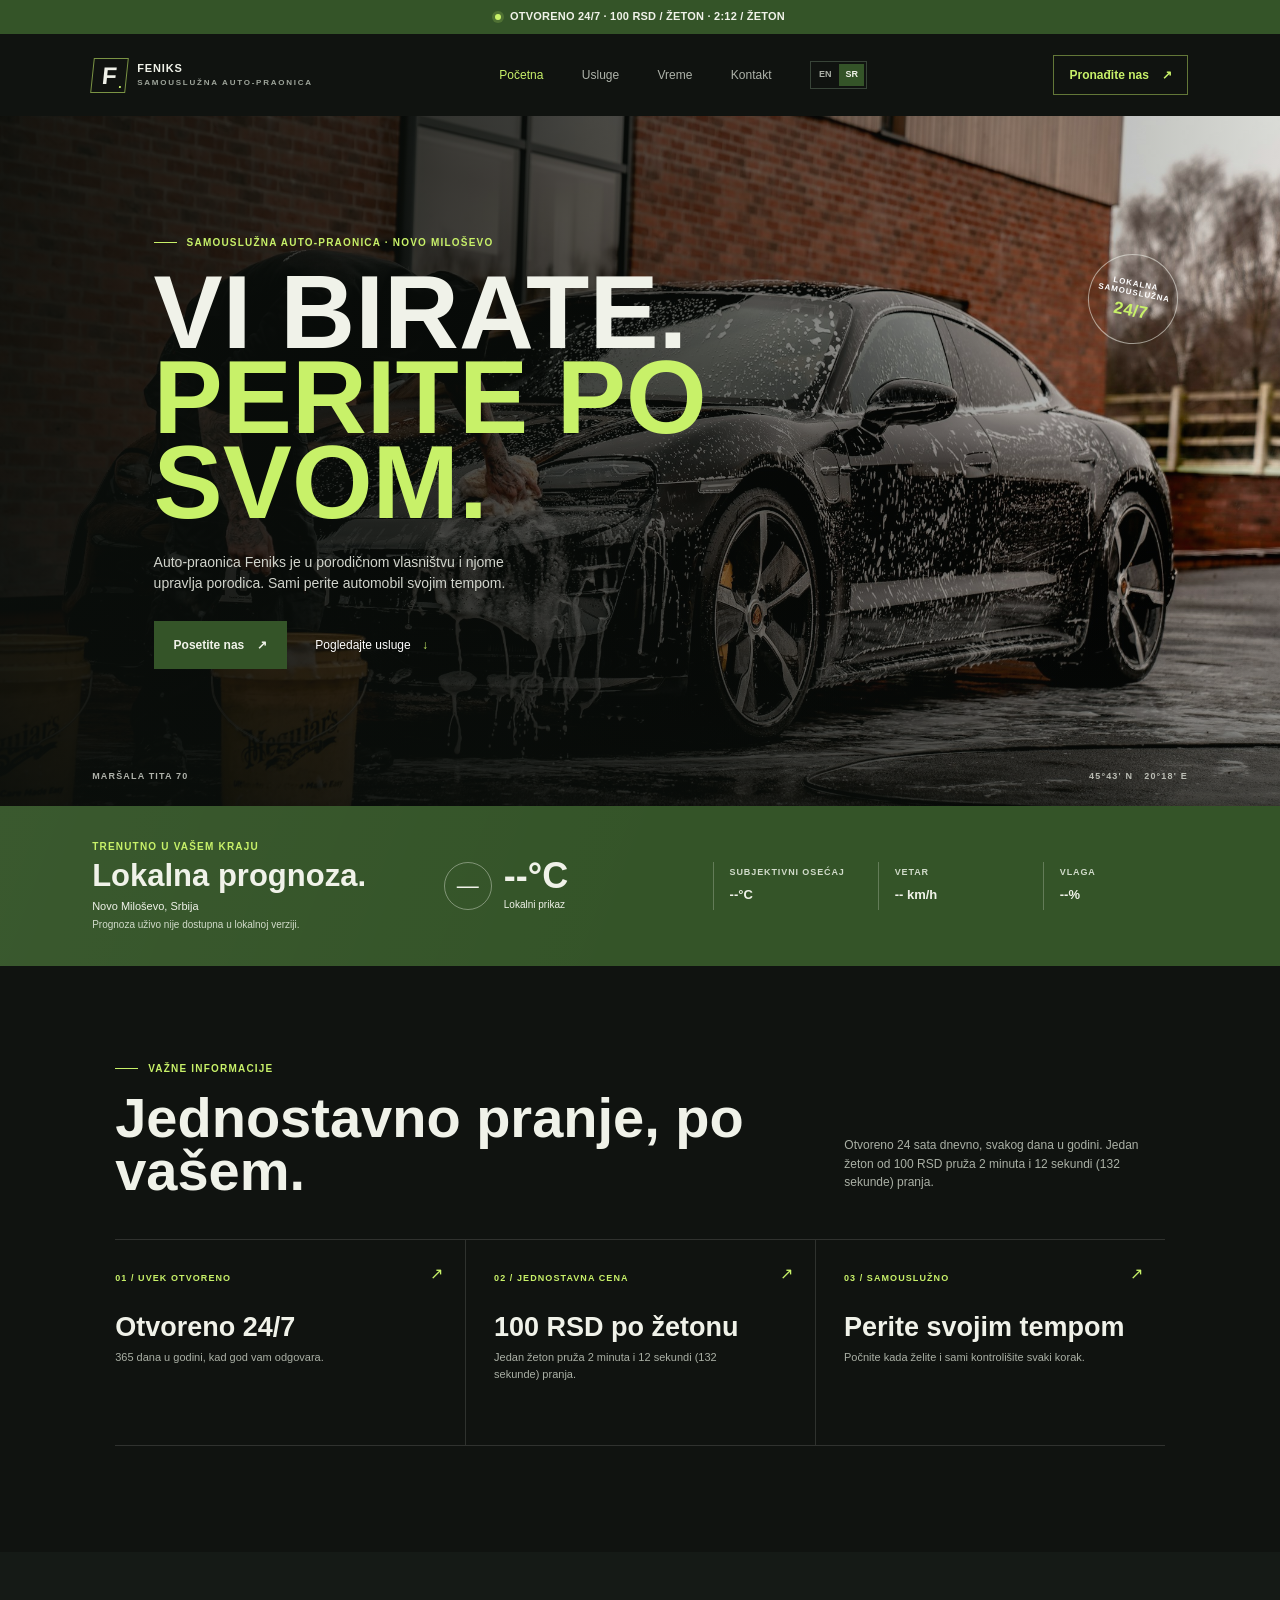
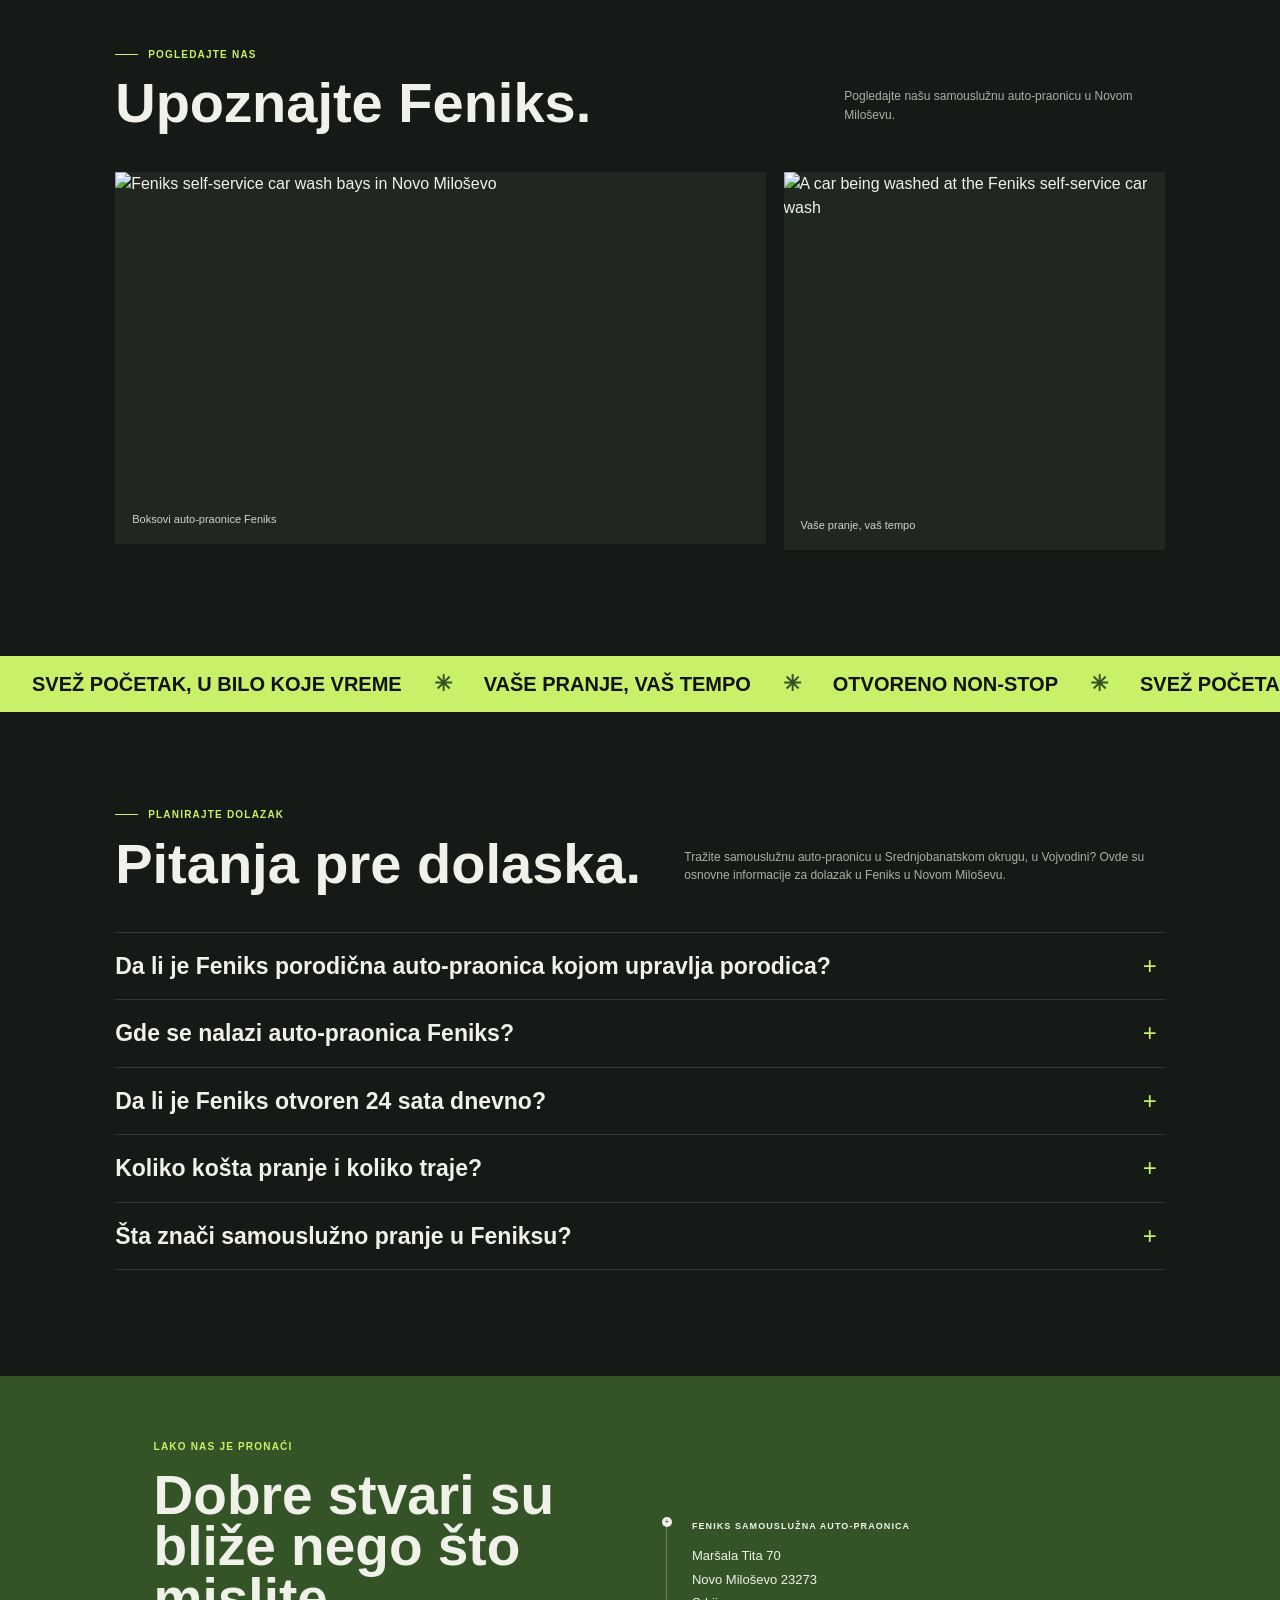
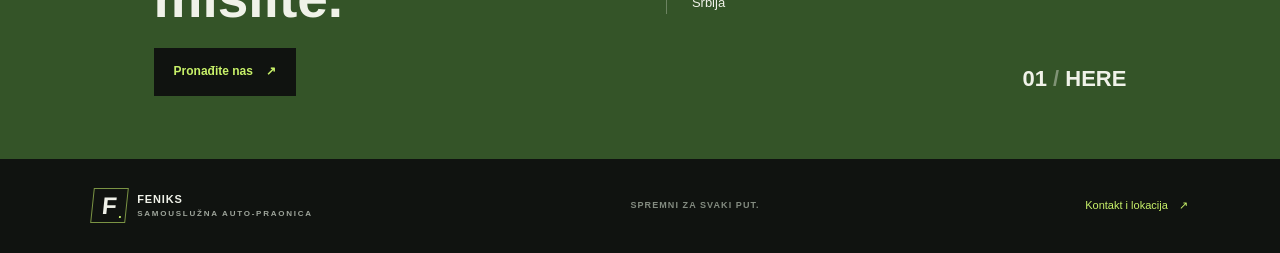
==== versions/illustrated-offline/index.html @ f5370556 "Add illustrated offline website version" ====
<!doctype html>
<html lang="en">
<head>
  <meta charset="utf-8">
  <meta name="viewport" content="width=device-width, initial-scale=1">
  <meta name="theme-color" content="#101310">
  <meta name="description" data-description-en="Family-owned and operated Feniks self-service car wash at Maršala Tita 70 in Novo Miloševo, Central Banat, Vojvodina, Serbia. Open 24/7; 100 RSD per Žeton for 2 minutes 12 seconds (132 seconds)." data-description-sr="Feniks je samouslužna auto-praonica u porodičnom vlasništvu i pod porodičnim upravljanjem, na adresi Maršala Tita 70 u Novom Miloševu, Srednjobanatski okrug, Vojvodina. Otvoreno 24/7; žeton od 100 RSD pruža 2 minuta i 12 sekundi (132 sekunde) pranja." content="Family-owned and operated Feniks self-service car wash at Maršala Tita 70 in Novo Miloševo, Central Banat, Vojvodina, Serbia. Open 24/7; 100 RSD per Žeton for 2 minutes 12 seconds (132 seconds).">
  <title data-en="Feniks Self-Service Car Wash | Novo Miloševo" data-sr="Feniks samouslužna auto-praonica | Novo Miloševo">Feniks Self-Service Car Wash | Novo Miloševo</title>
  <link rel="stylesheet" href="styles.css">
  <script src="script.js" defer></script>
</head>
<body>
  <div class="topline"><span class="pulse-dot"></span><span data-en="OPEN 24/7 · 100 RSD / ŽETON · 2:12 / ŽETON" data-sr="OTVORENO 24/7 · 100 RSD / ŽETON · 2:12 / ŽETON">OPEN 24/7 · 100 RSD / ŽETON · 2:12 / ŽETON</span></div>
  <header class="site-header">
    <a class="brand" href="index.html" aria-label="Feniks home"><span class="brand-mark">F<span>.</span></span><span class="brand-name">FENIKS <small data-en="SELF-SERVICE CAR WASH" data-sr="SAMOUSLUŽNA AUTO-PRAONICA">SELF-SERVICE CAR WASH</small></span></a>
    <nav class="main-nav" aria-label="Main navigation / Navigacija">
      <a class="active" href="index.html" data-en="Home" data-sr="Početna">Home</a>
      <a href="#services" data-en="Services" data-sr="Usluge">Services</a>
      <a href="#weather" data-en="Local weather" data-sr="Vreme">Local weather</a>
      <a href="contact.html" data-en="Contact" data-sr="Kontakt">Contact</a>
      <div class="language-switch" role="group" aria-label="Language / Jezik">
        <button type="button" data-language="en" aria-pressed="true">EN</button>
        <button type="button" data-language="sr" aria-pressed="false">SR</button>
      </div>
    </nav>
    <a class="header-cta" href="contact.html"><span class="cta-label" data-en="Find us" data-sr="Pronađite nas">Find us</span><span aria-hidden="true">↗</span></a>
  </header>

  <main>
    <section class="hero" aria-labelledby="hero-title">
      <img class="hero-image" src="../../assets/hero-carwash.jpg" alt="A car in a self-service wash bay">
      <div class="hero-shade"></div>
      <div class="hero-copy">
        <p class="eyebrow"><span class="eyebrow-line"></span><span data-en="SELF-SERVICE CAR WASH · NOVO MILOŠEVO" data-sr="SAMOUSLUŽNA AUTO-PRAONICA · NOVO MILOŠEVO">SELF-SERVICE CAR WASH · NOVO MILOŠEVO</span></p>
        <h1 id="hero-title"><span class="title-line" data-en="YOUR WASH." data-sr="VI BIRATE.">YOUR WASH.</span><br><span class="accent-line" data-en="YOUR PACE." data-sr="PERITE PO SVOM.">YOUR PACE.</span></h1>
        <p class="hero-text" data-en="Family-owned and operated in Novo Miloševo. Take charge of your self-service wash and choose your pace." data-sr="Auto-praonica Feniks je u porodičnom vlasništvu i njome upravlja porodica. Sami perite automobil svojim tempom.">Family-owned and operated in Novo Miloševo. Take charge of your self-service wash and choose your pace.</p>
        <div class="hero-actions">
          <a class="button button-green" href="contact.html"><span class="button-label" data-en="Visit the wash" data-sr="Posetite nas">Visit the wash</span><span aria-hidden="true">↗</span></a>
          <a class="text-link" href="#services"><span class="text-label" data-en="See what we do" data-sr="Pogledajte usluge">See what we do</span> <span aria-hidden="true">↓</span></a>
        </div>
      </div>
      <div class="hero-stamp"><span><span data-en="LOCAL" data-sr="LOKALNA">LOCAL</span><br><span data-en="SELF-SERVICE" data-sr="SAMOUSLUŽNA">SELF-SERVICE</span></span><b>24/7</b></div>
      <div class="hero-bottom"><span>MARŠALA TITA 70</span><span>45°43' N &nbsp; 20°18' E</span></div>
    </section>

    <section class="weather-band" id="weather" aria-labelledby="weather-title">
      <div class="weather-intro">
        <p class="eyebrow eyebrow-dark" data-en="RIGHT NOW, OUTSIDE" data-sr="TRENUTNO U VAŠEM KRAJU">RIGHT NOW, OUTSIDE</p>
        <h2 id="weather-title" data-en="The local forecast." data-sr="Lokalna prognoza.">The local forecast.</h2>
        <p><span data-en="Novo Miloševo, Serbia" data-sr="Novo Miloševo, Srbija">Novo Miloševo, Serbia</span> <span class="weather-updated" id="weather-updated">Checking current conditions…</span></p>
      </div>
      <div class="weather-current" aria-live="polite">
        <span class="weather-symbol" id="weather-symbol" aria-hidden="true">—</span>
        <div><strong id="weather-temperature">--°F</strong><span id="weather-description">Loading weather</span></div>
      </div>
      <div class="weather-detail"><span data-en="FEELS LIKE" data-sr="SUBJEKTIVNI OSEĆAJ">FEELS LIKE</span><strong id="weather-feels">--°F</strong></div>
      <div class="weather-detail"><span data-en="WIND" data-sr="VETAR">WIND</span><strong id="weather-wind">-- km/h</strong></div>
      <div class="weather-detail"><span data-en="HUMIDITY" data-sr="VLAGA">HUMIDITY</span><strong id="weather-humidity">--%</strong></div>
    </section>

    <section class="services section-wrap" id="services" aria-labelledby="services-title">
      <div class="section-heading">
        <div><p class="eyebrow"><span class="eyebrow-line"></span><span data-en="GOOD TO KNOW" data-sr="VAŽNE INFORMACIJE">GOOD TO KNOW</span></p><h2 id="services-title" data-en="Straightforward self-service." data-sr="Jednostavno pranje, po vašem.">Straightforward self-service.</h2></div>
        <p data-en="Open 24 hours a day, every day of the year. Each 100 RSD Žeton gives you 2 min 12 sec (132 sec) of washing." data-sr="Otvoreno 24 sata dnevno, svakog dana u godini. Jedan žeton od 100 RSD pruža 2 minuta i 12 sekundi (132 sekunde) pranja.">Open 24 hours a day, every day of the year. Each 100 RSD Žeton gives you 2 min 12 sec (132 sec) of washing.</p>
      </div>
      <div class="service-grid">
        <article class="service-item"><span class="service-number" data-en="01 / ALWAYS OPEN" data-sr="01 / UVEK OTVORENO">01 / ALWAYS OPEN</span><h3 data-en="Open 24/7" data-sr="Otvoreno 24/7">Open 24/7</h3><p data-en="365 days a year, whenever it suits you." data-sr="365 dana u godini, kad god vam odgovara.">365 days a year, whenever it suits you.</p><span class="service-arrow" aria-hidden="true">↗</span></article>
        <article class="service-item"><span class="service-number" data-en="02 / SIMPLE PRICING" data-sr="02 / JEDNOSTAVNA CENA">02 / SIMPLE PRICING</span><h3 data-en="100 RSD per Žeton" data-sr="100 RSD po žetonu">100 RSD per Žeton</h3><p data-en="One Žeton gives you 2 min 12 sec (132 sec) of wash time." data-sr="Jedan žeton pruža 2 minuta i 12 sekundi (132 sekunde) pranja.">One Žeton gives you 2 min 12 sec (132 sec) of wash time.</p><span class="service-arrow" aria-hidden="true">↗</span></article>
        <article class="service-item"><span class="service-number" data-en="03 / SELF-SERVICE" data-sr="03 / SAMOUSLUŽNO">03 / SELF-SERVICE</span><h3 data-en="Your wash, your pace" data-sr="Perite svojim tempom">Your wash, your pace</h3><p data-en="Start when you're ready and control each step yourself." data-sr="Počnite kada želite i sami kontrolišite svaki korak.">Start when you're ready and control each step yourself.</p><span class="service-arrow" aria-hidden="true">↗</span></article>
      </div>
    </section>

    <section class="wash-gallery section-wrap" aria-labelledby="wash-gallery-title">
      <div class="section-heading">
        <div><p class="eyebrow"><span class="eyebrow-line"></span><span data-en="A LOOK AROUND" data-sr="POGLEDAJTE NAS">A LOOK AROUND</span></p><h2 id="wash-gallery-title" data-en="See Feniks for yourself." data-sr="Upoznajte Feniks.">See Feniks for yourself.</h2></div>
        <p data-en="A closer look at our self-service wash in Novo Miloševo." data-sr="Pogledajte našu samouslužnu auto-praonicu u Novom Miloševu.">A closer look at our self-service wash in Novo Miloševo.</p>
      </div>
      <div class="wash-gallery-grid">
        <figure class="wash-photo wash-photo-wide">
          <img src="assets/wash-facility.png" alt="Feniks self-service car wash bays in Novo Miloševo">
          <figcaption data-en="The Feniks wash bays" data-sr="Boksovi auto-praonice Feniks">The Feniks wash bays</figcaption>
        </figure>
        <figure class="wash-photo">
          <img src="assets/wash-in-action.png" alt="A car being washed at the Feniks self-service car wash">
          <figcaption data-en="Your wash, your pace" data-sr="Vaše pranje, vaš tempo">Your wash, your pace</figcaption>
        </figure>
      </div>
    </section>

    <div class="motion-ticker" role="region" aria-label="Car wash highlights" data-aria-en="Car wash highlights" data-aria-sr="Prednosti auto-praonice" tabindex="0">
      <div class="ticker-track">
        <div class="ticker-group">
          <span data-en="Fresh start, any time" data-sr="Svež početak, u bilo koje vreme">Fresh start, any time</span><span class="ticker-mark" aria-hidden="true">✳</span>
          <span data-en="Your wash, your pace" data-sr="Vaše pranje, vaš tempo">Your wash, your pace</span><span class="ticker-mark" aria-hidden="true">✳</span>
          <span data-en="Open around the clock" data-sr="Otvoreno non-stop">Open around the clock</span><span class="ticker-mark" aria-hidden="true">✳</span>
          <span aria-hidden="true" data-en="Fresh start, any time" data-sr="Svež početak, u bilo koje vreme">Fresh start, any time</span><span class="ticker-mark" aria-hidden="true">✳</span>
          <span aria-hidden="true" data-en="Your wash, your pace" data-sr="Vaše pranje, vaš tempo">Your wash, your pace</span><span class="ticker-mark" aria-hidden="true">✳</span>
          <span aria-hidden="true" data-en="Open around the clock" data-sr="Otvoreno non-stop">Open around the clock</span><span class="ticker-mark" aria-hidden="true">✳</span>
          <span aria-hidden="true" data-en="Fresh start, any time" data-sr="Svež početak, u bilo koje vreme">Fresh start, any time</span><span class="ticker-mark" aria-hidden="true">✳</span>
          <span aria-hidden="true" data-en="Your wash, your pace" data-sr="Vaše pranje, vaš tempo">Your wash, your pace</span><span class="ticker-mark" aria-hidden="true">✳</span>
          <span aria-hidden="true" data-en="Open around the clock" data-sr="Otvoreno non-stop">Open around the clock</span><span class="ticker-mark" aria-hidden="true">✳</span>
          <span aria-hidden="true" data-en="Fresh start, any time" data-sr="Svež početak, u bilo koje vreme">Fresh start, any time</span><span class="ticker-mark" aria-hidden="true">✳</span>
          <span aria-hidden="true" data-en="Your wash, your pace" data-sr="Vaše pranje, vaš tempo">Your wash, your pace</span><span class="ticker-mark" aria-hidden="true">✳</span>
          <span aria-hidden="true" data-en="Open around the clock" data-sr="Otvoreno non-stop">Open around the clock</span><span class="ticker-mark" aria-hidden="true">✳</span>
        </div>
        <div class="ticker-group" aria-hidden="true">
          <span aria-hidden="true" data-en="Fresh start, any time" data-sr="Svež početak, u bilo koje vreme">Fresh start, any time</span><span class="ticker-mark">✳</span>
          <span aria-hidden="true" data-en="Your wash, your pace" data-sr="Vaše pranje, vaš tempo">Your wash, your pace</span><span class="ticker-mark">✳</span>
          <span aria-hidden="true" data-en="Open around the clock" data-sr="Otvoreno non-stop">Open around the clock</span><span class="ticker-mark">✳</span>
          <span aria-hidden="true" data-en="Fresh start, any time" data-sr="Svež početak, u bilo koje vreme">Fresh start, any time</span><span class="ticker-mark">✳</span>
          <span aria-hidden="true" data-en="Your wash, your pace" data-sr="Vaše pranje, vaš tempo">Your wash, your pace</span><span class="ticker-mark">✳</span>
          <span aria-hidden="true" data-en="Open around the clock" data-sr="Otvoreno non-stop">Open around the clock</span><span class="ticker-mark">✳</span>
          <span aria-hidden="true" data-en="Fresh start, any time" data-sr="Svež početak, u bilo koje vreme">Fresh start, any time</span><span class="ticker-mark">✳</span>
          <span aria-hidden="true" data-en="Your wash, your pace" data-sr="Vaše pranje, vaš tempo">Your wash, your pace</span><span class="ticker-mark">✳</span>
          <span aria-hidden="true" data-en="Open around the clock" data-sr="Otvoreno non-stop">Open around the clock</span><span class="ticker-mark">✳</span>
          <span aria-hidden="true" data-en="Fresh start, any time" data-sr="Svež početak, u bilo koje vreme">Fresh start, any time</span><span class="ticker-mark">✳</span>
          <span aria-hidden="true" data-en="Your wash, your pace" data-sr="Vaše pranje, vaš tempo">Your wash, your pace</span><span class="ticker-mark">✳</span>
          <span aria-hidden="true" data-en="Open around the clock" data-sr="Otvoreno non-stop">Open around the clock</span><span class="ticker-mark">✳</span>
        </div>
      </div>
    </div>
    <section class="faq-section section-wrap" id="faq" aria-labelledby="faq-title">
      <div class="section-heading">
        <div>
          <p class="eyebrow"><span class="eyebrow-line"></span><span data-en="PLAN YOUR VISIT" data-sr="PLANIRAJTE DOLAZAK">PLAN YOUR VISIT</span></p>
          <h2 id="faq-title" data-en="Questions before you visit." data-sr="Pitanja pre dolaska.">Questions before you visit.</h2>
        </div>
        <p data-en="Looking for a self-service car wash in Central Banat, Vojvodina? Here are the essentials for visiting Feniks in Novo Miloševo." data-sr="Tražite samouslužnu auto-praonicu u Srednjobanatskom okrugu, u Vojvodini? Ovde su osnovne informacije za dolazak u Feniks u Novom Miloševu.">Looking for a self-service car wash in Central Banat, Vojvodina? Here are the essentials for visiting Feniks in Novo Miloševo.</p>
      </div>
      <div class="faq-list">
        <details class="faq-item">
          <summary><span data-en="Is Feniks family-owned and operated?" data-sr="Da li je Feniks porodična auto-praonica kojom upravlja porodica?">Is Feniks family-owned and operated?</span></summary>
          <div class="faq-answer"><p data-en="Yes. Feniks is a family-owned and operated self-service car wash." data-sr="Da. Auto-praonica Feniks je u porodičnom vlasništvu i njome upravlja porodica.">Yes. Feniks is a family-owned and operated self-service car wash.</p></div>
        </details>
        <details class="faq-item">
          <summary><span data-en="Where is Feniks car wash?" data-sr="Gde se nalazi auto-praonica Feniks?">Where is Feniks car wash?</span></summary>
          <div class="faq-answer">
            <p data-en="Feniks is at Maršala Tita 70, Novo Miloševo 23273, in the Central Banat District of Vojvodina, Serbia." data-sr="Feniks se nalazi u Ulici Maršala Tita 70, 23273 Novo Miloševo, u Srednjobanatskom okrugu, u Vojvodini, Srbija.">Feniks is at Maršala Tita 70, Novo Miloševo 23273, in the Central Banat District of Vojvodina, Serbia.</p>
            <a href="https://www.google.com/maps/search/?api=1&amp;query=P77X%2B7X%20Novo%20Milo%C5%A1evo%2C%20Serbia" target="_blank" rel="noopener noreferrer" data-en="Open the location in Google Maps (Plus Code P77X+7X)." data-sr="Otvori lokaciju u Google mapama (Plus Code P77X+7X).">Open the location in Google Maps (Plus Code P77X+7X).</a>
          </div>
        </details>
        <details class="faq-item">
          <summary><span data-en="Is Feniks open 24 hours a day?" data-sr="Da li je Feniks otvoren 24 sata dnevno?">Is Feniks open 24 hours a day?</span></summary>
          <div class="faq-answer"><p data-en="Yes. Feniks is open 24 hours a day, 7 days a week, all year round." data-sr="Da. Feniks je otvoren 24 sata dnevno, 7 dana u nedelji, tokom cele godine.">Yes. Feniks is open 24 hours a day, 7 days a week, all year round.</p></div>
        </details>
        <details class="faq-item">
          <summary><span data-en="How much does a wash cost, and how long does it last?" data-sr="Koliko košta pranje i koliko traje?">How much does a wash cost, and how long does it last?</span></summary>
          <div class="faq-answer"><p data-en="One Žeton costs 100 RSD and gives you 2 minutes and 12 seconds (132 seconds) of washing time." data-sr="Jedan žeton košta 100 RSD i pruža 2 minuta i 12 sekundi (132 sekunde) pranja.">One Žeton costs 100 RSD and gives you 2 minutes and 12 seconds (132 seconds) of washing time.</p></div>
        </details>
        <details class="faq-item">
          <summary><span data-en="What does self-service mean at Feniks?" data-sr="Šta znači samouslužno pranje u Feniksu?">What does self-service mean at Feniks?</span></summary>
          <div class="faq-answer"><p data-en="You wash your own vehicle and control the pace and steps of your wash." data-sr="Sami perete svoje vozilo i određujete tempo i korake pranja.">You wash your own vehicle and control the pace and steps of your wash.</p></div>
        </details>
      </div>
    </section>

    <section class="location-strip">
      <div class="location-copy"><p class="eyebrow eyebrow-dark" data-en="EASY TO FIND" data-sr="LAKO NAS JE PRONAĆI">EASY TO FIND</p><h2><span data-en="Good things are" data-sr="Dobre stvari su">Good things are</span><br><span data-en="just around the corner." data-sr="bliže nego što mislite.">just around the corner.</span></h2><a class="button button-dark" href="contact.html"><span class="button-label" data-en="Get directions" data-sr="Pronađite nas">Get directions</span><span aria-hidden="true">↗</span></a></div>
      <div class="location-address"><span class="location-pin" aria-hidden="true">+</span><p data-en="FENIKS SELF-SERVICE CAR WASH" data-sr="FENIKS SAMOUSLUŽNA AUTO-PRAONICA">FENIKS SELF-SERVICE CAR WASH</p><address>Maršala Tita 70<br>Novo Miloševo 23273<br><span data-en="Serbia" data-sr="Srbija">Serbia</span></address></div>
      <div class="location-index">01 <span>/</span> HERE</div>
    </section>
  </main>

  <footer class="site-footer"><a class="brand" href="index.html"><span class="brand-mark">F<span>.</span></span><span class="brand-name">FENIKS <small data-en="SELF-SERVICE CAR WASH" data-sr="SAMOUSLUŽNA AUTO-PRAONICA">SELF-SERVICE CAR WASH</small></span></a><span data-en="MADE FOR THE ROAD AHEAD." data-sr="SPREMNI ZA SVAKI PUT.">MADE FOR THE ROAD AHEAD.</span><a href="contact.html"><span data-en="Contact & directions" data-sr="Kontakt i lokacija">Contact & directions</span> <span aria-hidden="true">↗</span></a></footer>
</body>
</html>
---- versions/illustrated-offline/styles.css ----
:root {
  color-scheme: dark;
  --ink: #101310;
  --ink-soft: #171c18;
  --green: #345428;
  --green-accent: #c8f169;
  --green-deep: #426a35;
  --paper: #f0f2e9;
  --muted: #9ea59b;
  --line: rgba(240, 242, 233, .14);
  --display: Impact, 'Arial Narrow', 'Franklin Gothic Medium', sans-serif;
  --body: Arial, Helvetica, sans-serif;
}

* { box-sizing: border-box; }
html { scroll-behavior: smooth; }
body { margin: 0; background: var(--ink); color: var(--paper); font: 400 16px/1.55 var(--body); }
a { color: inherit; text-decoration: none; }
button, input, select, textarea { font: inherit; }
.topline { height: 34px; display: flex; align-items: center; justify-content: center; gap: 9px; background: var(--green); color: var(--paper); font-size: 11px; font-weight: 700; letter-spacing: .02em; }
.pulse-dot { width: 6px; height: 6px; border-radius: 50%; background: var(--green-accent); box-shadow: 0 0 0 3px rgba(200,241,105,.18); }
.site-header { height: 82px; padding: 0 7.2%; display: flex; align-items: center; justify-content: space-between; gap: 28px; background: #101310; position: relative; z-index: 2; }
.brand { display: flex; align-items: center; gap: 10px; flex-shrink: 0; }
.brand-mark { position: relative; display: grid; place-items: center; width: 35px; height: 35px; border: 1px solid rgba(200,241,105,.58); color: var(--paper); font: 700 24px/1 var(--display); transform: skew(-6deg); }
.brand-mark span { position: absolute; right: 3px; bottom: 2px; color: var(--green-accent); font-size: 13px; line-height: 1; }
.brand-name { font-size: 11px; font-weight: 700; letter-spacing: .08em; line-height: 1.2; }
.brand-name small { display: block; color: var(--muted); font-size: 8px; letter-spacing: .22em; margin-top: 3px; }
.main-nav { display: flex; align-items: center; gap: clamp(18px, 3vw, 42px); }
.main-nav a { color: #aeb3aa; font-size: 12px; transition: color .2s ease; }
.main-nav a:hover, .main-nav a.active { color: var(--green-accent); }
.language-switch { display: flex; flex-shrink: 0; gap: 2px; padding: 2px; border: 1px solid #384438; }
.language-switch button { padding: 4px 6px; border: 0; background: transparent; color: #aeb3aa; font-size: 9px; font-weight: 700; cursor: pointer; }
.language-switch button[aria-pressed="true"] { background: var(--green); color: var(--paper); }
.language-switch button:focus-visible { outline: 2px solid var(--green-accent); outline-offset: 2px; }
.header-cta { border: 1px solid rgba(200,241,105,.45); padding: 10px 15px; color: var(--green-accent); font-size: 12px; font-weight: 600; white-space: nowrap; }
.header-cta span, .button span { margin-left: 13px; }
.header-cta .cta-label, .button .button-label { margin-left: 0; }
.hero { min-height: min(690px, 76vw); height: 650px; max-height: 760px; position: relative; overflow: hidden; display: flex; align-items: center; padding: 0 12%; background: #202520; }
.hero-image { position: absolute; inset: -2%; width: 104%; height: 104%; object-fit: cover; object-position: center 55%; translate: var(--hero-image-x, 0px) var(--hero-image-y, 0px); }
.hero-shade { position: absolute; inset: 0; background: linear-gradient(90deg, rgba(10,14,11,.92) 0%, rgba(10,14,11,.72) 39%, rgba(10,14,11,.13) 100%), linear-gradient(0deg, rgba(10,14,11,.58), transparent 32%); }
.hero-copy { position: relative; z-index: 1; max-width: 680px; padding-bottom: 18px; translate: var(--hero-copy-x, 0px) var(--hero-copy-y, 0px); }
.eyebrow { margin: 0 0 19px; display: flex; align-items: center; gap: 10px; color: var(--green-accent); font-size: 10px; font-weight: 700; letter-spacing: .12em; }
.eyebrow-line { width: 23px; height: 1px; background: currentColor; }
.hero h1, .contact-intro h1 { margin: 0; font: 700 clamp(66px, 8.1vw, 112px)/.82 var(--display); letter-spacing: 0; }
.hero h1 .accent-line, .contact-intro h1 .accent-line { color: var(--green-accent); }
.hero-text { margin: 27px 0 26px; max-width: 395px; color: #d1d4cc; font-size: 14px; }
.hero-actions { display: flex; align-items: center; gap: 28px; }
.button { min-height: 48px; padding: 0 20px; display: inline-flex; align-items: center; justify-content: center; border: 0; font-size: 12px; font-weight: 700; cursor: pointer; transition: background .2s ease, transform .2s ease; }
.button:hover { transform: translateY(-2px); }
.button-green { background: var(--green); color: var(--paper); }
.button-green:hover { background: var(--green-deep); }
.button-dark { background: var(--ink); color: var(--green-accent); }
.text-link { color: white; font-size: 12px; }
.text-link > span[aria-hidden="true"] { margin-left: 8px; color: var(--green-accent); }
.hero-stamp { position: absolute; z-index: 1; right: 8%; top: 20%; width: 90px; height: 90px; border: 1px solid rgba(240,242,233,.55); border-radius: 50%; display: flex; flex-direction: column; justify-content: center; align-items: center; translate: var(--hero-stamp-x, 0px) var(--hero-stamp-y, 0px); transform: rotate(11deg); color: white; font-size: 8px; font-weight: 700; line-height: 1.1; text-align: center; letter-spacing: .12em; }
.hero-stamp b { margin-top: 5px; color: var(--green-accent); font: 700 17px/.9 var(--display); letter-spacing: .02em; }
.hero-bottom { position: absolute; z-index: 1; bottom: 22px; left: 7.2%; right: 7.2%; display: flex; justify-content: space-between; color: rgba(240,242,233,.72); font-size: 9px; font-weight: 600; letter-spacing: .13em; }
.weather-band { min-height: 160px; padding: 31px 7.2%; display: grid; grid-template-columns: 1.6fr 1.2fr repeat(3, .7fr); align-items: center; gap: 20px; background-color: var(--green); background-image: linear-gradient(110deg, transparent 15%, rgba(255,255,255,.035) 48%, transparent 78%); background-size: 220% 100%; background-position: 100% 0; transition: background-position .7s ease; color: var(--paper); }
.weather-band:hover, .weather-band:focus-within { background-position: 0 0; }
.eyebrow-dark { color: var(--green-accent); }
.weather-intro .eyebrow { margin-bottom: 5px; }
.weather-intro h2 { margin: 0; font: 600 31px/1 var(--display); }
.weather-intro > p:last-child { margin: 7px 0 0; font-size: 11px; }
.weather-updated { display: block; margin-top: 2px; color: #d1dbca; font-size: 10px; }
.weather-current { display: flex; align-items: center; gap: 12px; }
.weather-symbol { width: 48px; height: 48px; display: grid; place-items: center; border: 1px solid rgba(240,242,233,.4); border-radius: 50%; font-size: 22px; transition: transform .35s ease; }
.weather-band:hover .weather-symbol, .weather-band:focus-within .weather-symbol { transform: translateY(-4px) rotate(-8deg); }
.weather-current > div { display: flex; flex-direction: column; }
.weather-current strong { font: 600 36px/.95 var(--display); }
.weather-current div span { margin-top: 4px; font-size: 10px; }
.weather-detail { min-height: 48px; padding-left: 16px; border-left: 1px solid rgba(240,242,233,.25); display: flex; flex-direction: column; justify-content: center; gap: 5px; }
.weather-detail span { color: #d1dbca; font-size: 9px; font-weight: 700; letter-spacing: .1em; }
.weather-detail strong { font-size: 13px; }
.section-wrap { padding: 95px 9% 106px; }
.section-heading { display: flex; align-items: end; justify-content: space-between; gap: 30px; margin-bottom: 42px; }
.section-heading .eyebrow { margin-bottom: 14px; }
.section-heading h2, .form-panel h2 { margin: 0; font: 600 clamp(38px, 5vw, 56px)/.95 var(--display); letter-spacing: 0; }
.section-heading > p { max-width: 310px; margin: 0 1% 5px 0; color: #aab0a5; font-size: 12px; }
.service-grid { display: grid; grid-template-columns: repeat(3, 1fr); border-top: 1px solid var(--line); border-bottom: 1px solid var(--line); }
.service-item { min-height: 205px; padding: 24px 26px 24px 0; position: relative; transition: background-color .25s ease, transform .25s ease; }
.service-item:hover { background-color: rgba(255,255,255,.035); transform: translateY(-5px); }
.service-item:nth-child(2) { transition-delay: .08s; }
.service-item:nth-child(3) { transition-delay: .16s; }
.service-item + .service-item { padding-left: 28px; border-left: 1px solid var(--line); }
.service-number { color: var(--green-accent); font-size: 9px; font-weight: 700; letter-spacing: .12em; }
.service-item h3 { margin: 25px 0 8px; font: 600 27px/1 var(--display); }
.service-item p { max-width: 260px; margin: 0; color: #aab0a5; font-size: 11px; }
.service-arrow { position: absolute; top: 22px; right: 22px; color: var(--green-accent); font-size: 16px; transition: transform .25s ease; }
.service-item:hover .service-arrow { transform: translate(3px, -3px) rotate(45deg); }
.wash-gallery { background: #151a16; }
.wash-gallery-grid { display: grid; grid-template-columns: 1.45fr .85fr; align-items: start; gap: 18px; }
.wash-photo { min-width: 0; margin: 0; overflow: hidden; background: #202620; }
.wash-photo img { display: block; width: 100%; height: auto; aspect-ratio: 1; object-fit: cover; transition: transform .6s cubic-bezier(.2,.7,.2,1); }
.wash-photo-wide img { aspect-ratio: 2 / 1; }
.wash-photo:not(.wash-photo-wide) img { aspect-ratio: 1.15; }
.wash-photo:hover img { transform: scale(1.035); }
.wash-photo figcaption { padding: 14px 17px 16px; color: #d1d4cc; font-size: 11px; }
.faq-section { background: #151a16; }
.faq-section .section-heading > p { flex: 0 1 470px; max-width: 470px; }
.faq-list { border-top: 1px solid var(--line); }
.faq-item { border-bottom: 1px solid var(--line); }
.faq-item summary { padding: 20px 8px 20px 0; display: flex; align-items: center; justify-content: space-between; gap: 20px; color: var(--paper); font: 600 23px/1.15 var(--display); cursor: pointer; list-style: none; }
.faq-item summary::-webkit-details-marker { display: none; }
.faq-item summary::after { content: "+"; flex: 0 0 auto; color: var(--green-accent); font: 400 24px/1 var(--display); transition: transform .25s ease; }
.faq-item[open] summary::after { transform: rotate(45deg); }
.faq-answer { max-width: 690px; padding: 0 32px 20px 0; color: #aab0a5; font-size: 13px; line-height: 1.7; }
.faq-answer p { margin: 0 0 7px; }
.faq-answer a { color: var(--green-accent); text-decoration: underline; text-underline-offset: 3px; }
.motion-ticker { overflow: hidden; padding: 17px 0; background: var(--green-accent); color: var(--ink); }
.ticker-track { display: flex; width: max-content; animation: ticker-travel 80s linear infinite; }
.ticker-group { display: flex; flex: none; align-items: center; justify-content: center; min-width: 100vw; gap: clamp(18px, 2.5vw, 34px); padding: 0 clamp(18px, 2.5vw, 34px); white-space: nowrap; font: 700 20px/1 var(--display); text-transform: uppercase; }
.ticker-mark { color: var(--green); font-size: 22px; animation: ticker-spin 5s linear infinite; }
.location-strip { min-height: 340px; padding: 63px 12%; display: grid; grid-template-columns: 1.5fr 1fr auto; align-items: center; gap: 45px; background: var(--green); color: var(--paper); position: relative; overflow: hidden; }
.location-copy .eyebrow { margin-bottom: 15px; }
.location-copy h2 { margin: 0 0 23px; font: 600 clamp(38px, 4.5vw, 55px)/.94 var(--display); }
.location-address { position: relative; z-index: 1; padding-left: 25px; border-left: 1px solid rgba(240,242,233,.3); }
.location-pin { position: absolute; top: -3px; left: -5px; width: 10px; height: 10px; border-radius: 50%; background: var(--paper); color: var(--green); font-size: 8px; text-align: center; line-height: 10px; transition: transform .25s ease; }
.location-address:hover .location-pin, .location-address:focus-within .location-pin { transform: scale(1.5); }
.location-address p { margin: 0 0 10px; font-size: 9px; font-weight: 700; letter-spacing: .12em; }
.location-address address, .address-panel address { font-size: 13px; font-style: normal; line-height: 1.8; }
.location-pin { position: absolute; top: -3px; left: -5px; width: 10px; height: 10px; border-radius: 50%; background: var(--paper); color: var(--green); font-size: 8px; text-align: center; line-height: 10px; }
.location-index { align-self: end; padding-bottom: 4px; font: 600 22px var(--display); }
.location-index span { opacity: .4; }
.site-footer { min-height: 94px; padding: 20px 7.2%; display: flex; align-items: center; justify-content: space-between; gap: 20px; background: var(--ink); }
.site-footer > span { color: #838b80; font-size: 9px; font-weight: 600; letter-spacing: .12em; }
.site-footer > a:last-child { font-size: 11px; }
.site-footer > a:last-child span { color: var(--green-accent); margin-left: 8px; }
.contact-intro { min-height: 390px; padding: 60px 10% 52px; position: relative; overflow: hidden; display: flex; align-items: end; justify-content: space-between; gap: 40px; background: #171c18; }
.contact-intro-image { position: absolute; inset: 0; width: 100%; height: 100%; object-fit: cover; object-position: center 55%; transition: transform .9s cubic-bezier(.2,.7,.2,1); }
.contact-intro:hover .contact-intro-image { transform: scale(1.025); }
.contact-intro-shade { position: absolute; inset: 0; background: linear-gradient(90deg, rgba(10,14,11,.96) 0%, rgba(10,14,11,.84) 37%, rgba(10,14,11,.4) 72%, rgba(10,14,11,.2) 100%), linear-gradient(0deg, rgba(10,14,11,.5), transparent 42%); }
.contact-intro-copy, .contact-intro-note { position: relative; z-index: 1; }
.contact-intro-copy { max-width: 720px; }
.contact-intro h1 { font-size: clamp(64px, 8vw, 100px); }
.contact-intro .eyebrow-line { transition: width .3s ease; }
.contact-intro:hover .eyebrow-line { width: 38px; }
.contact-intro .accent-line { display: inline-block; transition: transform .35s cubic-bezier(.2,.7,.2,1); }
.contact-intro:hover .accent-line { transform: translateX(5px); }
.contact-intro-note { max-width: 280px; margin: 0 0 6px; color: #aab0a5; font-size: 13px; }
.contact-layout { display: grid; grid-template-columns: 1.2fr .8fr; max-width: 1180px; margin: 0 auto; padding: 72px 7% 78px; gap: 70px; }
.form-panel .eyebrow { margin-bottom: 12px; }
.form-panel h2 { font-size: 39px; }
#message-form { margin-top: 31px; }
#message-form label { display: flex; flex-direction: column; gap: 8px; margin-bottom: 18px; color: #dce0d6; font-size: 11px; font-weight: 600; }
.form-row { display: grid; grid-template-columns: 1fr 1fr; gap: 16px; }
#message-form input, #message-form select, #message-form textarea { width: 100%; border: 1px solid #424940; border-radius: 0; outline: none; padding: 12px 13px; background: #171c18; color: var(--paper); font-size: 12px; }
#message-form input:focus, #message-form select:focus, #message-form textarea:focus { border-color: var(--green-accent); }
#message-form input::placeholder, #message-form textarea::placeholder { color: #777f74; }
#message-form textarea { resize: vertical; min-height: 110px; }
.form-submit { min-width: 177px; }
.form-note { margin: 14px 0 0; color: #90988d; font-size: 10px; }
.form-status { min-height: 0; margin: 10px 0 0; color: var(--green-accent); font-size: 12px; }
.address-panel { min-height: 380px; padding: 27px 30px; position: relative; overflow: hidden; display: flex; flex-direction: column; align-items: flex-start; background: #1b211c; border: 1px solid #30382f; transition: transform .3s ease, border-color .3s ease; }
.address-panel:hover, .address-panel:focus-within { transform: translateY(-4px); border-color: rgba(200,241,105,.55); }
.address-panel-top { width: 100%; display: flex; justify-content: space-between; align-items: center; }
.address-panel .eyebrow { margin: 0; }
.address-coordinate { color: #828b7f; font-size: 9px; }
.address-panel h2 { margin: 58px 0 15px; font: 600 48px/.88 var(--display); transition: transform .35s cubic-bezier(.2,.7,.2,1); }
.address-panel:hover h2, .address-panel:focus-within h2 { transform: translateX(4px); }
.address-panel address { color: #c8cec4; font-size: 12px; }
.wash-facts { width: 100%; margin-top: 18px; padding-top: 15px; display: grid; grid-template-columns: repeat(2, minmax(0, 1fr)); gap: 14px; border-top: 1px solid var(--line); }
.wash-facts > div { min-width: 0; display: flex; flex-direction: column; gap: 3px; }
.wash-facts span { color: #aeb8a9; font-size: 8px; font-weight: 700; letter-spacing: .1em; }
.wash-facts strong { font: 600 25px/1 var(--display); }
.wash-facts small { color: #b9c0b4; font-size: 9px; line-height: 1.4; }
.address-link { position: relative; z-index: 1; margin-top: 21px; padding-bottom: 5px; border-bottom: 1px solid var(--green-accent); color: var(--green-accent); font-size: 11px; }
.address-link .address-link-label { margin-left: 0; }
.address-link > span[aria-hidden="true"] { display: inline-block; margin-left: 12px; transition: transform .2s ease; }
.address-link:hover > span[aria-hidden="true"], .address-link:focus-visible > span[aria-hidden="true"] { transform: translate(3px, -2px); }
.address-phoenix { position: relative; align-self: flex-end; display: block; width: min(140px, 44%); height: auto; margin-top: 20px; object-fit: contain; opacity: .14; pointer-events: none; transform: translateY(0); transition: opacity .35s ease, transform .7s cubic-bezier(.2,.7,.2,1); }
.address-panel:hover .address-phoenix, .address-panel:focus-within .address-phoenix { opacity: .24; transform: translateY(-12px); }
.map-section { height: 390px; position: relative; overflow: hidden; border-top: 1px solid var(--line); background: #171c18; }
.map-section > img { display: block; width: 100%; height: 100%; object-fit: cover; transition: transform .65s cubic-bezier(.2,.7,.2,1); }
.map-section:hover > img { transform: scale(1.04); }
.map-caption { position: absolute; left: 7.2%; bottom: 24px; display: flex; flex-direction: column; gap: 5px; padding: 12px 16px; background: rgba(16,19,16,.88); border-left: 2px solid var(--green-accent); }
.map-caption span { color: var(--green-accent); font-size: 9px; font-weight: 700; letter-spacing: .12em; }
.map-caption strong { color: var(--paper); font-size: 12px; }

@keyframes ticker-travel { to { transform: translateX(-50%); } }
@keyframes ticker-spin { to { transform: rotate(360deg); } }

@media (max-width: 900px) {
  .site-header { padding: 0 5%; gap: 15px; }
  .main-nav { gap: 16px; }
  .main-nav a { font-size: 11px; }
  .header-cta { padding: 9px 11px; font-size: 11px; }
  .weather-band { grid-template-columns: 1.3fr 1fr repeat(3, .7fr); gap: 12px; padding-inline: 5%; }
  .weather-detail { padding-left: 10px; }
  .contact-layout { gap: 35px; }
}
@media (max-width: 680px) {
  .topline { height: 30px; font-size: 9px; }
  .site-header { min-height: 75px; height: auto; padding: 14px 5%; flex-wrap: wrap; row-gap: 12px; }
  .brand-mark { width: 31px; height: 31px; font-size: 21px; }
  .brand-name { font-size: 10px; }
  .header-cta { margin-left: auto; }
  .main-nav { order: 3; width: 100%; justify-content: space-between; gap: 8px; }
  .main-nav a { font-size: 10px; }
  .hero { height: 590px; min-height: 0; padding: 0 7%; align-items: center; }
  .hero-image { object-position: 58% center; }
  .hero-shade { background: linear-gradient(90deg, rgba(10,14,11,.88), rgba(10,14,11,.3)), linear-gradient(0deg, rgba(10,14,11,.58), transparent 40%); }
  .hero h1 { font-size: clamp(62px, 17vw, 90px); }
  html:lang(sr-Latn) .hero h1 { font-size: 52px; }
  .hero-text { max-width: 310px; font-size: 13px; }
  .hero-stamp { top: 7%; right: 7%; width: 72px; height: 72px; font-size: 7px; }
  .hero-bottom { left: 7%; right: 7%; font-size: 8px; }
  .weather-band { padding: 28px 7%; grid-template-columns: 1fr 1fr; gap: 21px 14px; }
  .weather-intro { grid-column: 1 / -1; }
  .weather-current { grid-column: 1 / -1; padding-bottom: 17px; border-bottom: 1px solid rgba(16,19,16,.25); }
  .weather-detail { min-height: 40px; }
  .weather-detail:nth-last-child(1) { grid-column: 1 / -1; }
  .section-wrap { padding: 68px 7%; }
  .section-heading { display: block; margin-bottom: 28px; }
  .section-heading > p { margin-top: 16px; }
  .section-heading h2 { font-size: 45px; }
  .service-grid { grid-template-columns: 1fr; }
  .service-item, .service-item + .service-item { min-height: 160px; padding: 20px 25px 20px 0; border-left: 0; }
  .service-item + .service-item { border-top: 1px solid var(--line); }
  .service-item h3 { margin-top: 19px; }
  .wash-gallery-grid { grid-template-columns: 1fr; gap: 14px; }
  .wash-photo-wide img { aspect-ratio: 16 / 10; }
  .wash-photo:not(.wash-photo-wide) img { aspect-ratio: 1; }
  .location-strip { min-height: 390px; padding: 45px 8%; grid-template-columns: 1fr; gap: 28px; }
  .location-address { margin-left: 4px; }
  .location-index { position: absolute; right: 8%; bottom: 48px; }
  .site-footer { min-height: 110px; padding: 20px 6%; flex-wrap: wrap; }
  .site-footer > span { display: none; }
  .site-footer > a:last-child { margin-left: auto; font-size: 10px; }
  .contact-intro { min-height: 390px; padding: 50px 7% 36px; display: block; }
  .contact-intro-image { object-position: 60% center; }
  .contact-intro-shade { background: linear-gradient(90deg, rgba(10,14,11,.94), rgba(10,14,11,.72) 68%, rgba(10,14,11,.46)), linear-gradient(0deg, rgba(10,14,11,.62), transparent 55%); }
  .contact-intro h1 { font-size: clamp(59px, 15vw, 82px); }
  .contact-intro-note { margin-top: 24px; font-size: 12px; }
  .contact-layout { grid-template-columns: 1fr; padding: 53px 7%; gap: 45px; }
  .form-panel h2 { font-size: 35px; }
  .form-row { grid-template-columns: 1fr; gap: 0; }
  .address-panel { min-height: 345px; padding: 23px; }
  .address-panel h2 { margin-top: 49px; }
  .map-section { height: 320px; }
  .map-caption { left: 7%; bottom: 18px; }
}
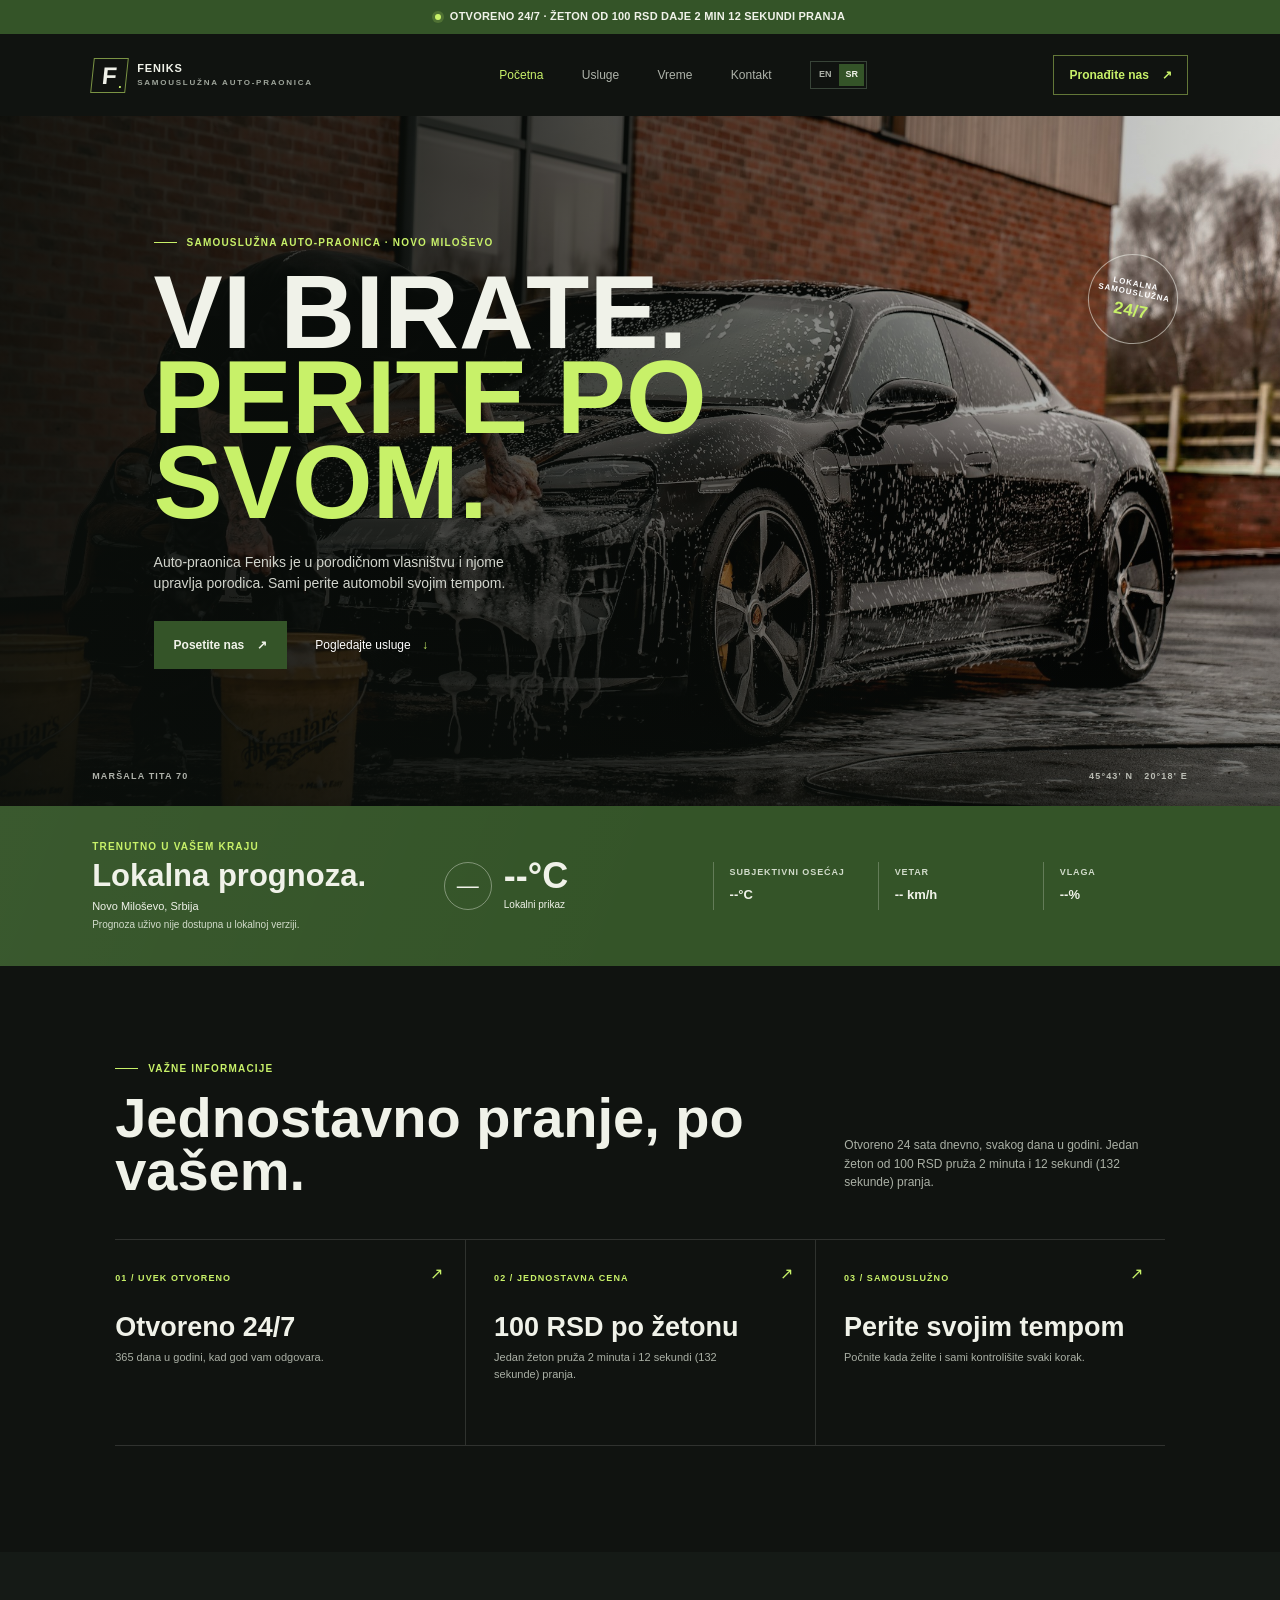
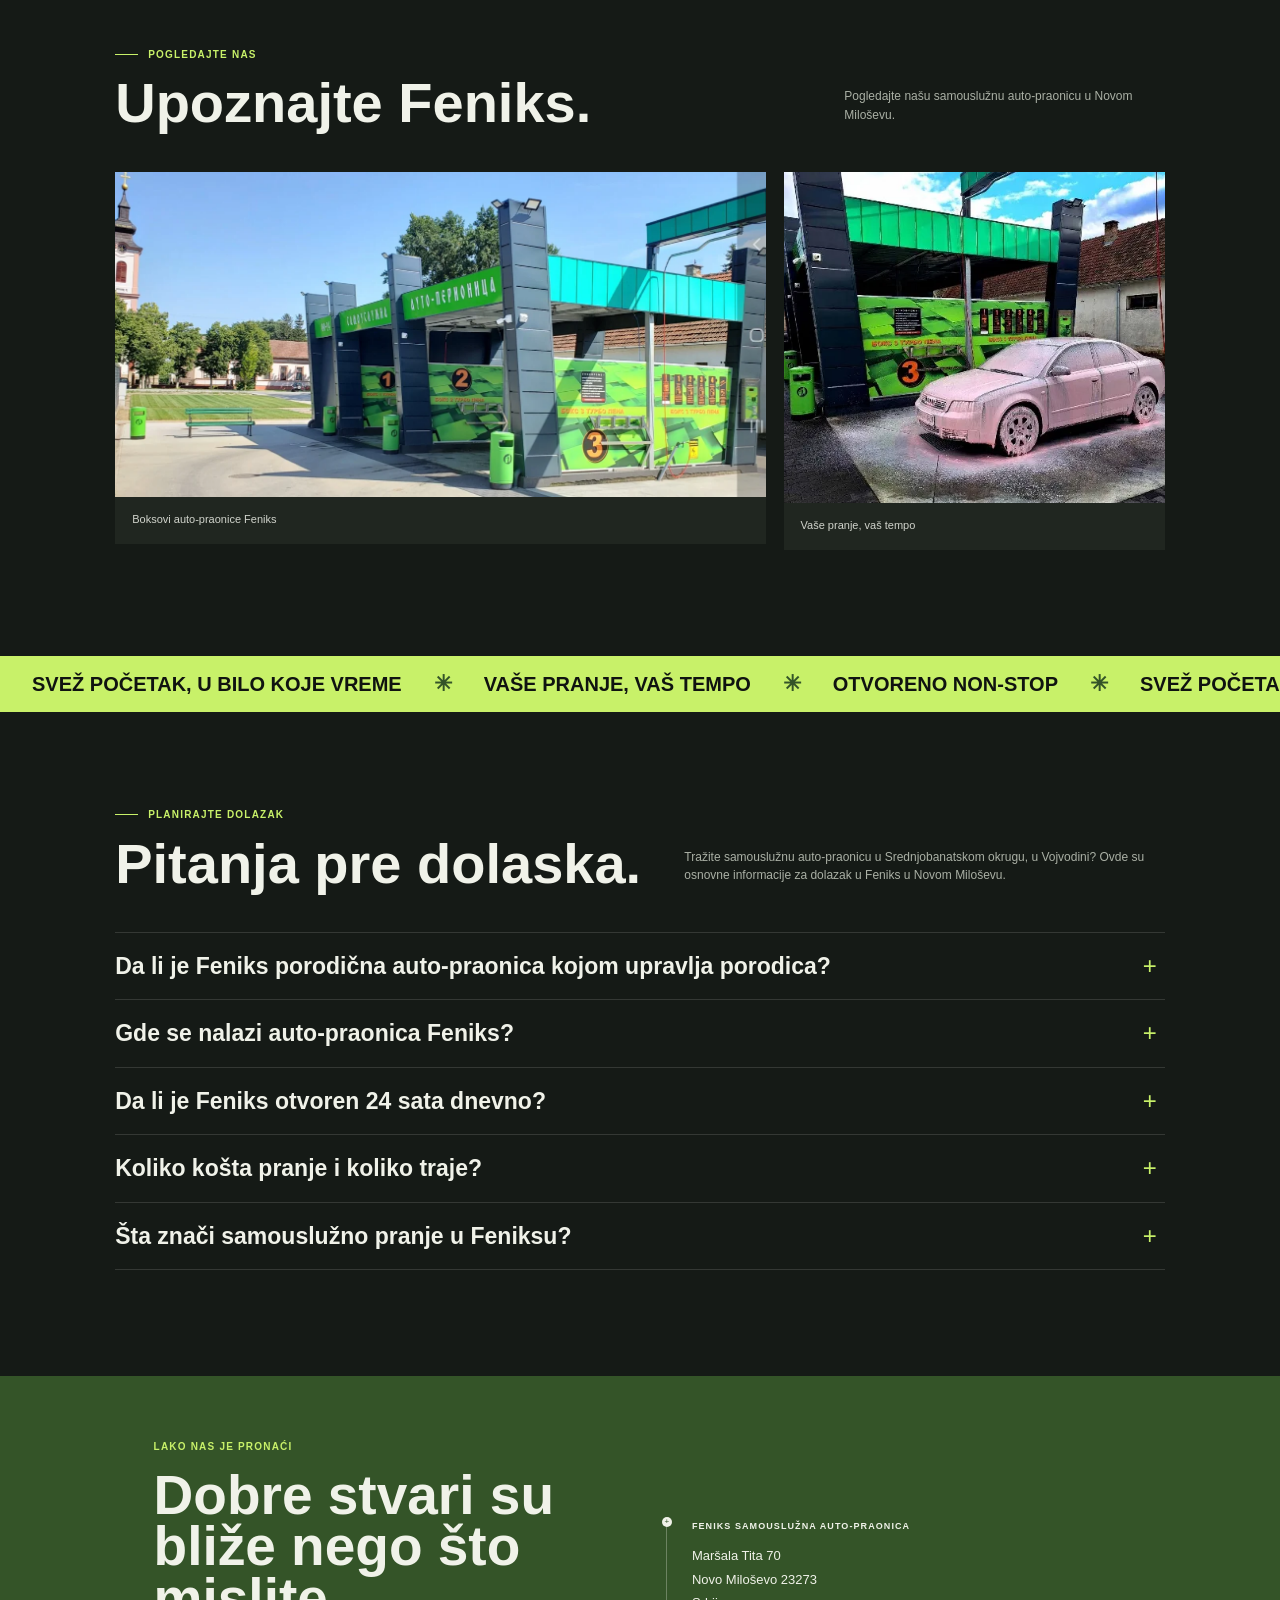
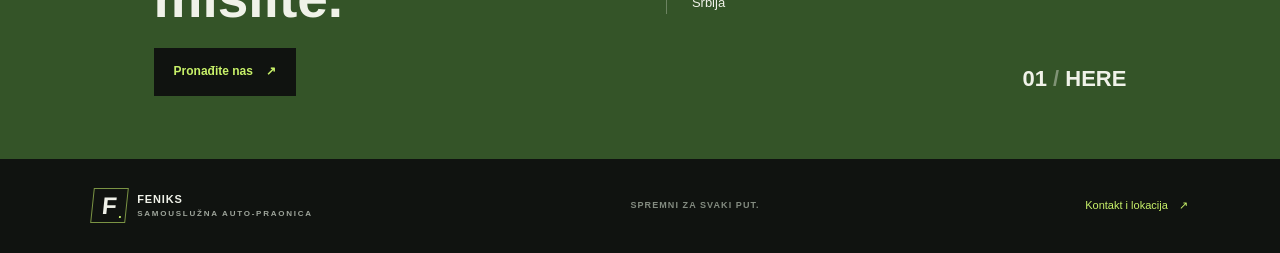
==== commit 2f6bfa4d: "Clarify token price and wash time in banner" ====
--- a/versions/illustrated-offline/index.html
+++ b/versions/illustrated-offline/index.html
@@ -10,7 +10,7 @@
   <script src="script.js" defer></script>
 </head>
 <body>
-  <div class="topline"><span class="pulse-dot"></span><span data-en="OPEN 24/7 · 100 RSD / ŽETON · 2:12 / ŽETON" data-sr="OTVORENO 24/7 · 100 RSD / ŽETON · 2:12 / ŽETON">OPEN 24/7 · 100 RSD / ŽETON · 2:12 / ŽETON</span></div>
+  <div class="topline"><span class="pulse-dot"></span><span data-en="OPEN 24/7 · EACH 100 RSD TOKEN GIVES 2 MIN 12 SEC OF WASHING" data-sr="OTVORENO 24/7 · ŽETON OD 100 RSD DAJE 2 MIN 12 SEKUNDI PRANJA">OPEN 24/7 · EACH 100 RSD TOKEN GIVES 2 MIN 12 SEC OF WASHING</span></div>
   <header class="site-header">
     <a class="brand" href="index.html" aria-label="Feniks home"><span class="brand-mark">F<span>.</span></span><span class="brand-name">FENIKS <small data-en="SELF-SERVICE CAR WASH" data-sr="SAMOUSLUŽNA AUTO-PRAONICA">SELF-SERVICE CAR WASH</small></span></a>
     <nav class="main-nav" aria-label="Main navigation / Navigacija">
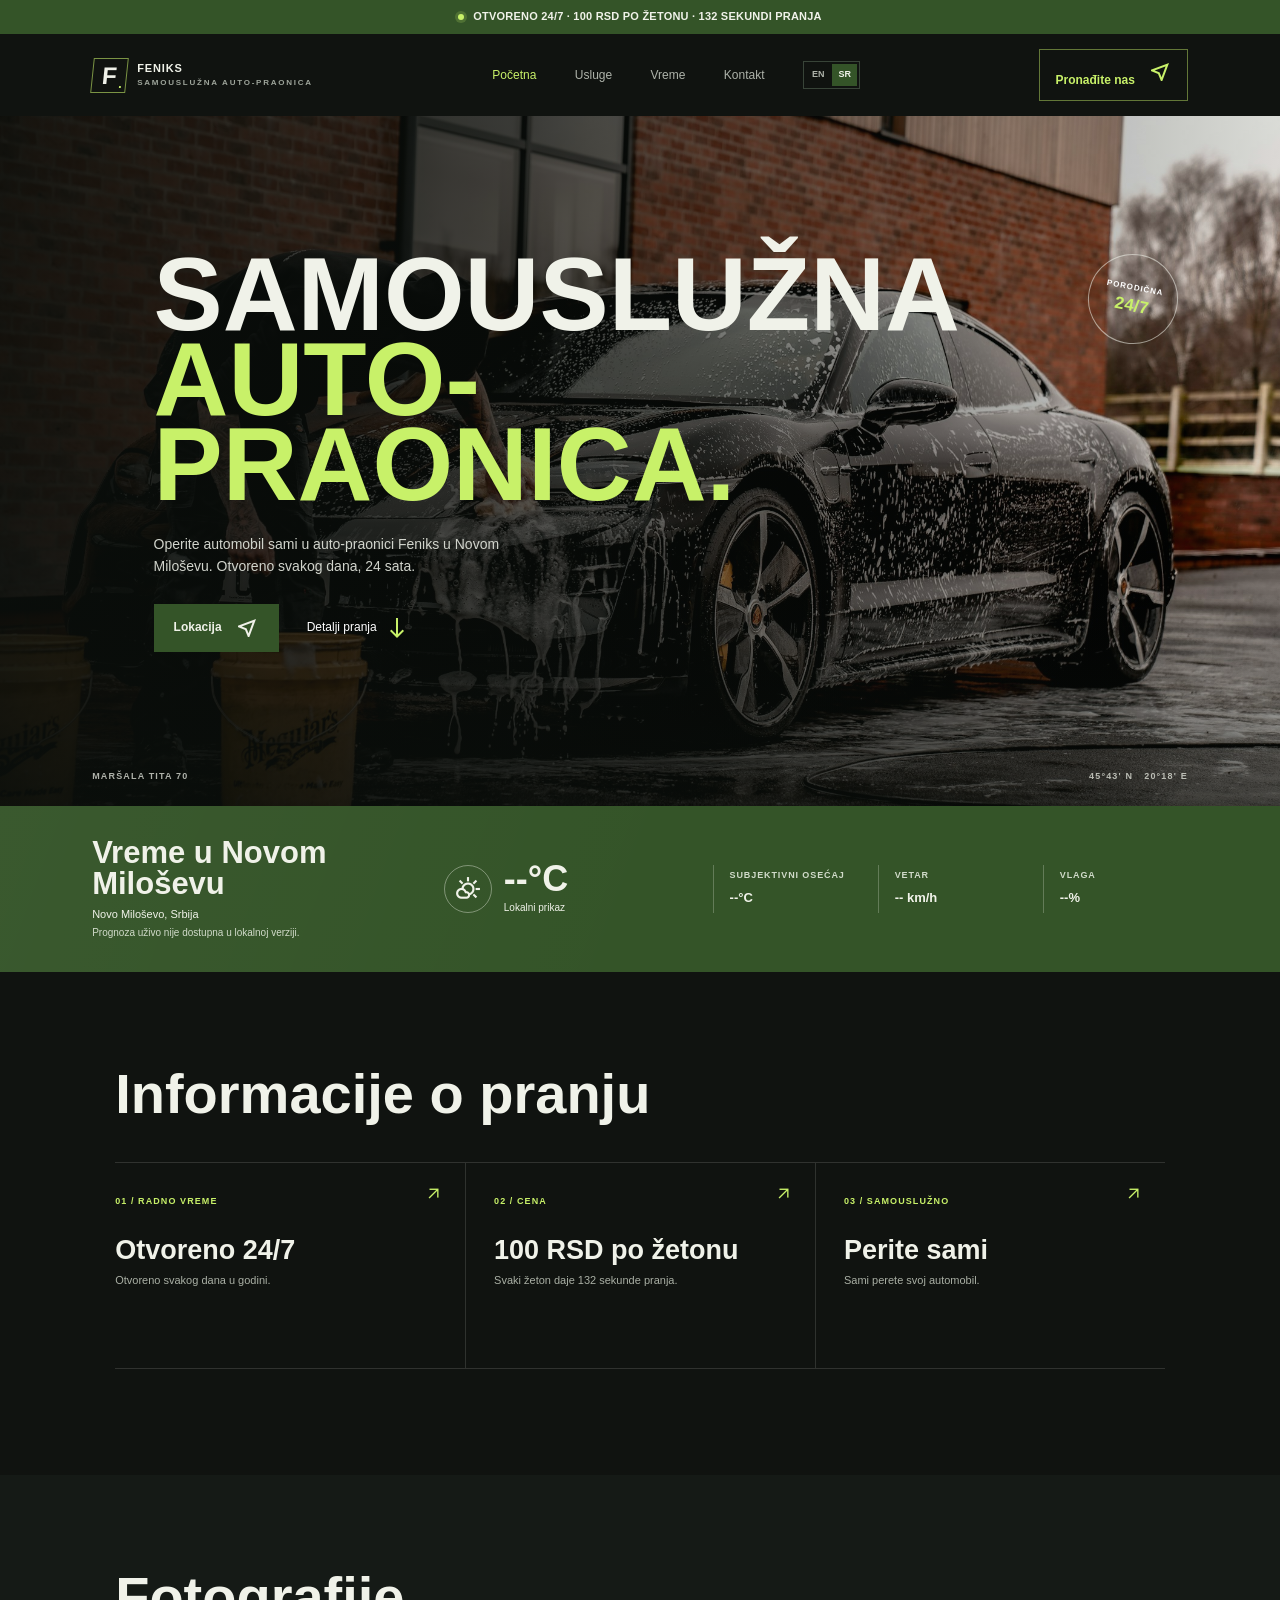
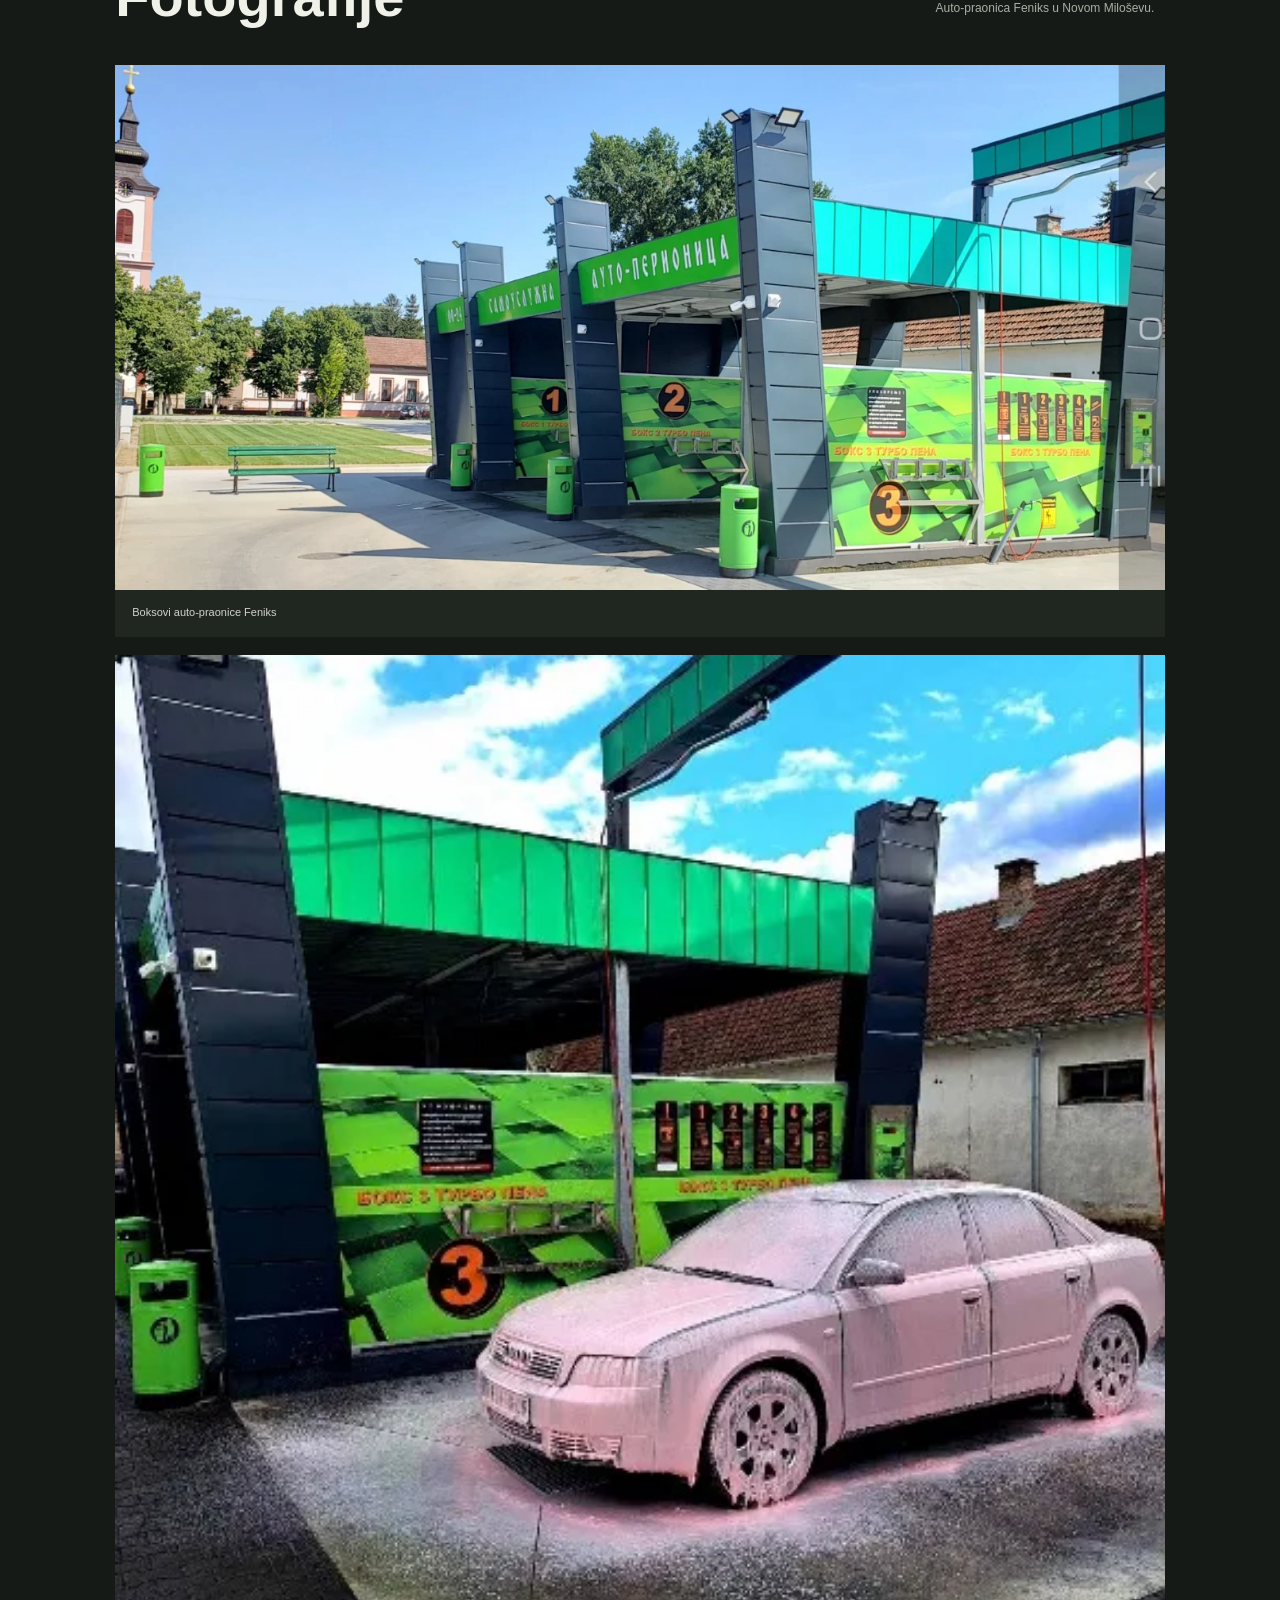
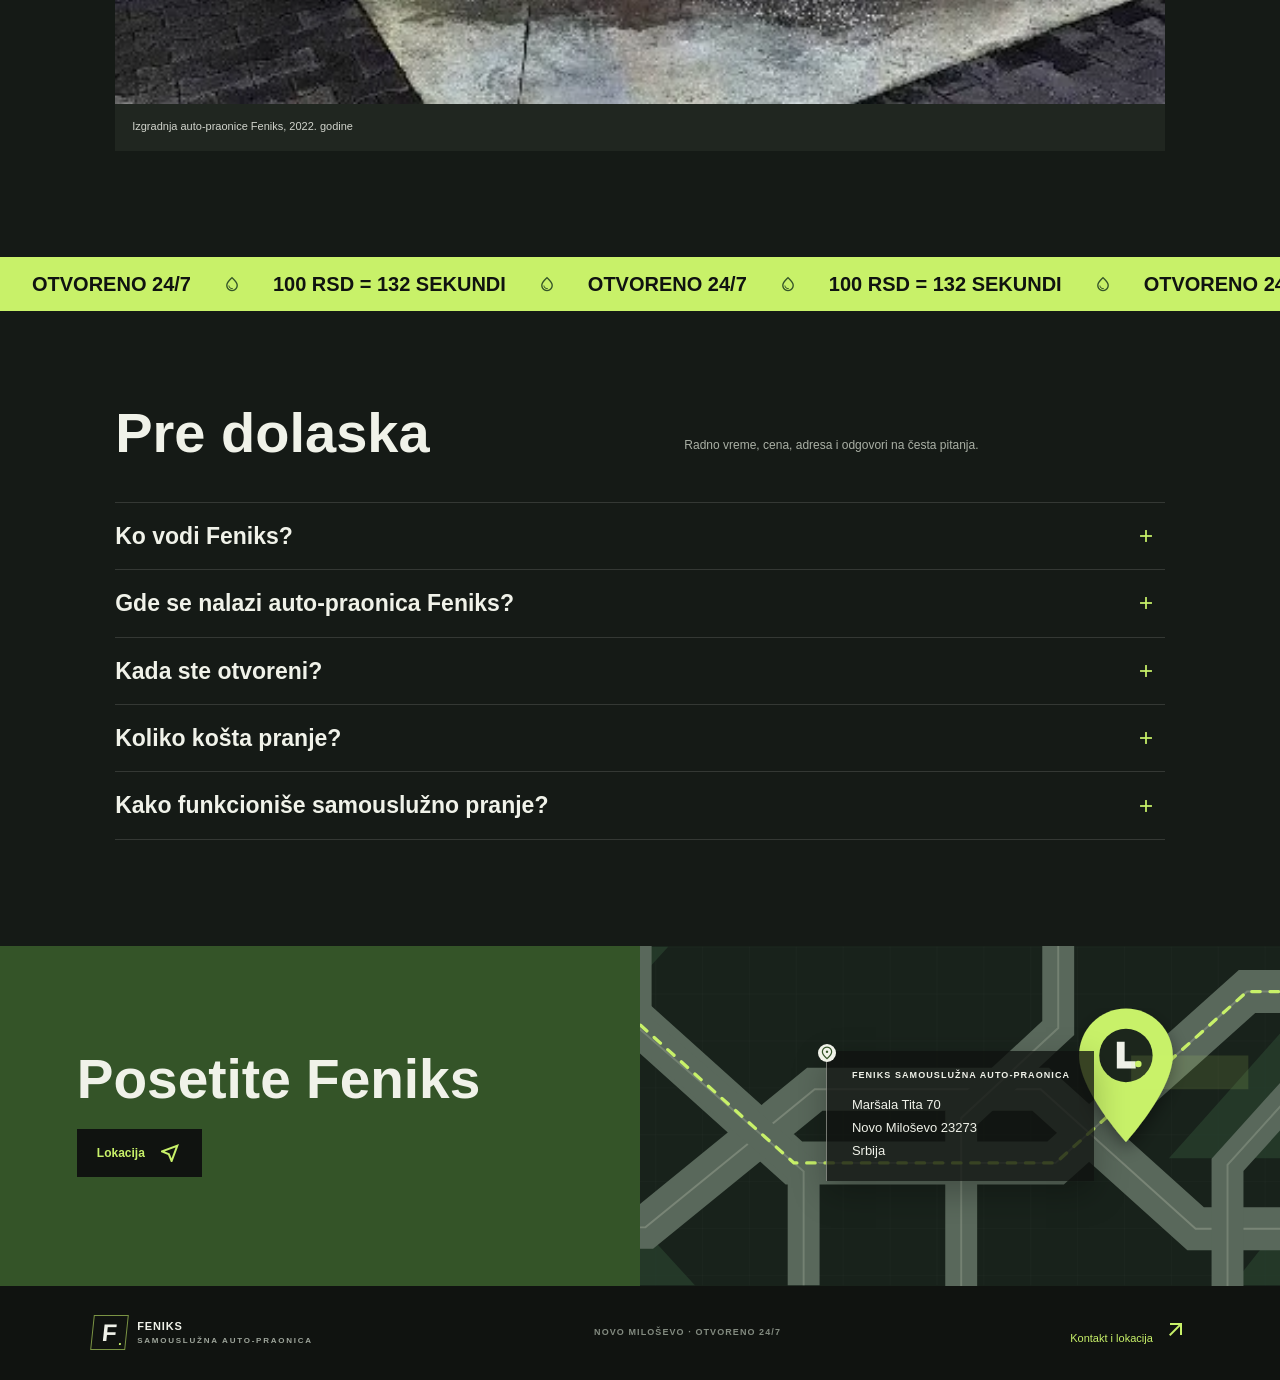
==== commit 31dfdee4: "Update illustrated-offline site Sync the offline pages with the updated copy, Material Symbols, gall" ====
--- a/versions/illustrated-offline/index.html
+++ b/versions/illustrated-offline/index.html
@@ -4,13 +4,17 @@
   <meta charset="utf-8">
   <meta name="viewport" content="width=device-width, initial-scale=1">
   <meta name="theme-color" content="#101310">
-  <meta name="description" data-description-en="Family-owned and operated Feniks self-service car wash at Maršala Tita 70 in Novo Miloševo, Central Banat, Vojvodina, Serbia. Open 24/7; 100 RSD per Žeton for 2 minutes 12 seconds (132 seconds)." data-description-sr="Feniks je samouslužna auto-praonica u porodičnom vlasništvu i pod porodičnim upravljanjem, na adresi Maršala Tita 70 u Novom Miloševu, Srednjobanatski okrug, Vojvodina. Otvoreno 24/7; žeton od 100 RSD pruža 2 minuta i 12 sekundi (132 sekunde) pranja." content="Family-owned and operated Feniks self-service car wash at Maršala Tita 70 in Novo Miloševo, Central Banat, Vojvodina, Serbia. Open 24/7; 100 RSD per Žeton for 2 minutes 12 seconds (132 seconds).">
+  <link rel="icon" href="assets/phoenix.svg" type="image/svg+xml">
+  <link rel="preconnect" href="https://fonts.googleapis.com">
+  <link rel="preconnect" href="https://fonts.gstatic.com" crossorigin>
+  <link href="https://fonts.googleapis.com/css2?family=Material+Symbols+Outlined:opsz,wght,FILL,GRAD@20..48,400,0,0" rel="stylesheet">
+  <meta name="description" data-description-en="Feniks is a family-run self-service car wash at Maršala Tita 70 in Novo Miloševo, Serbia. Open 24/7. A 100 RSD token gives 132 seconds of wash time." data-description-sr="Feniks je porodična samouslužna auto-praonica na adresi Maršala Tita 70 u Novom Miloševu, Srbija. Otvorena je 24/7. Žeton od 100 RSD daje 132 sekunde pranja." content="Feniks is a family-run self-service car wash at Maršala Tita 70 in Novo Miloševo, Serbia. Open 24/7. A 100 RSD token gives 132 seconds of wash time.">
   <title data-en="Feniks Self-Service Car Wash | Novo Miloševo" data-sr="Feniks samouslužna auto-praonica | Novo Miloševo">Feniks Self-Service Car Wash | Novo Miloševo</title>
   <link rel="stylesheet" href="styles.css">
   <script src="script.js" defer></script>
 </head>
 <body>
-  <div class="topline"><span class="pulse-dot"></span><span data-en="OPEN 24/7 · EACH 100 RSD TOKEN GIVES 2 MIN 12 SEC OF WASHING" data-sr="OTVORENO 24/7 · ŽETON OD 100 RSD DAJE 2 MIN 12 SEKUNDI PRANJA">OPEN 24/7 · EACH 100 RSD TOKEN GIVES 2 MIN 12 SEC OF WASHING</span></div>
+  <div class="topline"><span class="pulse-dot"></span><span data-en="OPEN 24/7 · 100 RSD PER TOKEN · 132 SEC WASH TIME" data-sr="OTVORENO 24/7 · 100 RSD PO ŽETONU · 132 SEKUNDI PRANJA">OPEN 24/7 · 100 RSD PER TOKEN · 132 SEC WASH TIME</span></div>
   <header class="site-header">
     <a class="brand" href="index.html" aria-label="Feniks home"><span class="brand-mark">F<span>.</span></span><span class="brand-name">FENIKS <small data-en="SELF-SERVICE CAR WASH" data-sr="SAMOUSLUŽNA AUTO-PRAONICA">SELF-SERVICE CAR WASH</small></span></a>
     <nav class="main-nav" aria-label="Main navigation / Navigacija">
@@ -23,7 +27,7 @@
         <button type="button" data-language="sr" aria-pressed="false">SR</button>
       </div>
     </nav>
-    <a class="header-cta" href="contact.html"><span class="cta-label" data-en="Find us" data-sr="Pronađite nas">Find us</span><span aria-hidden="true">↗</span></a>
+    <a class="header-cta" href="contact.html"><span class="cta-label" data-en="Find us" data-sr="Pronađite nas">Find us</span><span class="material-symbols-outlined" aria-hidden="true">near_me</span></a>
   </header>
 
   <main>
@@ -31,26 +35,24 @@
       <img class="hero-image" src="../../assets/hero-carwash.jpg" alt="A car in a self-service wash bay">
       <div class="hero-shade"></div>
       <div class="hero-copy">
-        <p class="eyebrow"><span class="eyebrow-line"></span><span data-en="SELF-SERVICE CAR WASH · NOVO MILOŠEVO" data-sr="SAMOUSLUŽNA AUTO-PRAONICA · NOVO MILOŠEVO">SELF-SERVICE CAR WASH · NOVO MILOŠEVO</span></p>
-        <h1 id="hero-title"><span class="title-line" data-en="YOUR WASH." data-sr="VI BIRATE.">YOUR WASH.</span><br><span class="accent-line" data-en="YOUR PACE." data-sr="PERITE PO SVOM.">YOUR PACE.</span></h1>
-        <p class="hero-text" data-en="Family-owned and operated in Novo Miloševo. Take charge of your self-service wash and choose your pace." data-sr="Auto-praonica Feniks je u porodičnom vlasništvu i njome upravlja porodica. Sami perite automobil svojim tempom.">Family-owned and operated in Novo Miloševo. Take charge of your self-service wash and choose your pace.</p>
+        <h1 id="hero-title"><span class="title-line" data-en="SELF-SERVICE" data-sr="SAMOUSLUŽNA">SELF-SERVICE</span><br><span class="accent-line" data-en="CAR WASH." data-sr="AUTO-PRAONICA.">CAR WASH.</span></h1>
+        <p class="hero-text" data-en="Wash your car yourself at Feniks in Novo Miloševo. Open every day, all day." data-sr="Operite automobil sami u auto-praonici Feniks u Novom Miloševu. Otvoreno svakog dana, 24 sata.">Wash your car yourself at Feniks in Novo Miloševo. Open every day, all day.</p>
         <div class="hero-actions">
-          <a class="button button-green" href="contact.html"><span class="button-label" data-en="Visit the wash" data-sr="Posetite nas">Visit the wash</span><span aria-hidden="true">↗</span></a>
-          <a class="text-link" href="#services"><span class="text-label" data-en="See what we do" data-sr="Pogledajte usluge">See what we do</span> <span aria-hidden="true">↓</span></a>
+          <a class="button button-green" href="contact.html"><span class="button-label" data-en="Get directions" data-sr="Lokacija">Get directions</span><span class="material-symbols-outlined" aria-hidden="true">near_me</span></a>
+          <a class="text-link" href="#services"><span class="text-label" data-en="Wash details" data-sr="Detalji pranja">Wash details</span> <span class="material-symbols-outlined" aria-hidden="true">south</span></a>
         </div>
       </div>
-      <div class="hero-stamp"><span><span data-en="LOCAL" data-sr="LOKALNA">LOCAL</span><br><span data-en="SELF-SERVICE" data-sr="SAMOUSLUŽNA">SELF-SERVICE</span></span><b>24/7</b></div>
+      <div class="hero-stamp"><span data-en="FAMILY-RUN" data-sr="PORODIČNA">FAMILY-RUN</span><b>24/7</b></div>
       <div class="hero-bottom"><span>MARŠALA TITA 70</span><span>45°43' N &nbsp; 20°18' E</span></div>
     </section>
 
     <section class="weather-band" id="weather" aria-labelledby="weather-title">
       <div class="weather-intro">
-        <p class="eyebrow eyebrow-dark" data-en="RIGHT NOW, OUTSIDE" data-sr="TRENUTNO U VAŠEM KRAJU">RIGHT NOW, OUTSIDE</p>
-        <h2 id="weather-title" data-en="The local forecast." data-sr="Lokalna prognoza.">The local forecast.</h2>
+        <h2 id="weather-title" data-en="Weather in Novo Miloševo" data-sr="Vreme u Novom Miloševu">Weather in Novo Miloševo</h2>
         <p><span data-en="Novo Miloševo, Serbia" data-sr="Novo Miloševo, Srbija">Novo Miloševo, Serbia</span> <span class="weather-updated" id="weather-updated">Checking current conditions…</span></p>
       </div>
       <div class="weather-current" aria-live="polite">
-        <span class="weather-symbol" id="weather-symbol" aria-hidden="true">—</span>
+        <span class="weather-symbol material-symbols-outlined" id="weather-symbol" aria-hidden="true">partly_cloudy_day</span>
         <div><strong id="weather-temperature">--°F</strong><span id="weather-description">Loading weather</span></div>
       </div>
       <div class="weather-detail"><span data-en="FEELS LIKE" data-sr="SUBJEKTIVNI OSEĆAJ">FEELS LIKE</span><strong id="weather-feels">--°F</strong></div>
@@ -60,20 +62,19 @@
 
     <section class="services section-wrap" id="services" aria-labelledby="services-title">
       <div class="section-heading">
-        <div><p class="eyebrow"><span class="eyebrow-line"></span><span data-en="GOOD TO KNOW" data-sr="VAŽNE INFORMACIJE">GOOD TO KNOW</span></p><h2 id="services-title" data-en="Straightforward self-service." data-sr="Jednostavno pranje, po vašem.">Straightforward self-service.</h2></div>
-        <p data-en="Open 24 hours a day, every day of the year. Each 100 RSD Žeton gives you 2 min 12 sec (132 sec) of washing." data-sr="Otvoreno 24 sata dnevno, svakog dana u godini. Jedan žeton od 100 RSD pruža 2 minuta i 12 sekundi (132 sekunde) pranja.">Open 24 hours a day, every day of the year. Each 100 RSD Žeton gives you 2 min 12 sec (132 sec) of washing.</p>
+        <div><h2 id="services-title" data-en="Wash details" data-sr="Informacije o pranju">Wash details</h2></div>
       </div>
       <div class="service-grid">
-        <article class="service-item"><span class="service-number" data-en="01 / ALWAYS OPEN" data-sr="01 / UVEK OTVORENO">01 / ALWAYS OPEN</span><h3 data-en="Open 24/7" data-sr="Otvoreno 24/7">Open 24/7</h3><p data-en="365 days a year, whenever it suits you." data-sr="365 dana u godini, kad god vam odgovara.">365 days a year, whenever it suits you.</p><span class="service-arrow" aria-hidden="true">↗</span></article>
-        <article class="service-item"><span class="service-number" data-en="02 / SIMPLE PRICING" data-sr="02 / JEDNOSTAVNA CENA">02 / SIMPLE PRICING</span><h3 data-en="100 RSD per Žeton" data-sr="100 RSD po žetonu">100 RSD per Žeton</h3><p data-en="One Žeton gives you 2 min 12 sec (132 sec) of wash time." data-sr="Jedan žeton pruža 2 minuta i 12 sekundi (132 sekunde) pranja.">One Žeton gives you 2 min 12 sec (132 sec) of wash time.</p><span class="service-arrow" aria-hidden="true">↗</span></article>
-        <article class="service-item"><span class="service-number" data-en="03 / SELF-SERVICE" data-sr="03 / SAMOUSLUŽNO">03 / SELF-SERVICE</span><h3 data-en="Your wash, your pace" data-sr="Perite svojim tempom">Your wash, your pace</h3><p data-en="Start when you're ready and control each step yourself." data-sr="Počnite kada želite i sami kontrolišite svaki korak.">Start when you're ready and control each step yourself.</p><span class="service-arrow" aria-hidden="true">↗</span></article>
+        <article class="service-item"><span class="service-number" data-en="01 / HOURS" data-sr="01 / RADNO VREME">01 / HOURS</span><h3 data-en="Open 24/7" data-sr="Otvoreno 24/7">Open 24/7</h3><p data-en="Open every day of the year." data-sr="Otvoreno svakog dana u godini.">Open every day of the year.</p><span class="service-arrow material-symbols-outlined" aria-hidden="true">arrow_outward</span></article>
+        <article class="service-item"><span class="service-number" data-en="02 / PRICE" data-sr="02 / CENA">02 / PRICE</span><h3 data-en="100 RSD per token" data-sr="100 RSD po žetonu">100 RSD per token</h3><p data-en="Each token gives 132 seconds of wash time." data-sr="Svaki žeton daje 132 sekunde pranja.">Each token gives 132 seconds of wash time.</p><span class="service-arrow material-symbols-outlined" aria-hidden="true">arrow_outward</span></article>
+        <article class="service-item"><span class="service-number" data-en="03 / SELF-SERVICE" data-sr="03 / SAMOUSLUŽNO">03 / SELF-SERVICE</span><h3 data-en="Wash it yourself" data-sr="Perite sami">Wash it yourself</h3><p data-en="You wash your own car." data-sr="Sami perete svoj automobil.">You wash your own car.</p><span class="service-arrow material-symbols-outlined" aria-hidden="true">arrow_outward</span></article>
       </div>
     </section>
 
     <section class="wash-gallery section-wrap" aria-labelledby="wash-gallery-title">
       <div class="section-heading">
-        <div><p class="eyebrow"><span class="eyebrow-line"></span><span data-en="A LOOK AROUND" data-sr="POGLEDAJTE NAS">A LOOK AROUND</span></p><h2 id="wash-gallery-title" data-en="See Feniks for yourself." data-sr="Upoznajte Feniks.">See Feniks for yourself.</h2></div>
-        <p data-en="A closer look at our self-service wash in Novo Miloševo." data-sr="Pogledajte našu samouslužnu auto-praonicu u Novom Miloševu.">A closer look at our self-service wash in Novo Miloševo.</p>
+        <div><h2 id="wash-gallery-title" data-en="Photos" data-sr="Fotografije">Photos</h2></div>
+        <p data-en="Feniks car wash in Novo Miloševo." data-sr="Auto-praonica Feniks u Novom Miloševu.">Feniks car wash in Novo Miloševo.</p>
       </div>
       <div class="wash-gallery-grid">
         <figure class="wash-photo wash-photo-wide">
@@ -81,8 +82,8 @@
           <figcaption data-en="The Feniks wash bays" data-sr="Boksovi auto-praonice Feniks">The Feniks wash bays</figcaption>
         </figure>
         <figure class="wash-photo">
-          <img src="assets/wash-in-action.png" alt="A car being washed at the Feniks self-service car wash">
-          <figcaption data-en="Your wash, your pace" data-sr="Vaše pranje, vaš tempo">Your wash, your pace</figcaption>
+          <img src="assets/wash-in-action.png" alt="Feniks car wash under construction in 2022">
+          <figcaption data-en="Construction of Feniks, 2022" data-sr="Izgradnja auto-praonice Feniks, 2022. godine">Construction of Feniks, 2022</figcaption>
         </figure>
       </div>
     </section>
@@ -90,77 +91,78 @@
     <div class="motion-ticker" role="region" aria-label="Car wash highlights" data-aria-en="Car wash highlights" data-aria-sr="Prednosti auto-praonice" tabindex="0">
       <div class="ticker-track">
         <div class="ticker-group">
-          <span data-en="Fresh start, any time" data-sr="Svež početak, u bilo koje vreme">Fresh start, any time</span><span class="ticker-mark" aria-hidden="true">✳</span>
-          <span data-en="Your wash, your pace" data-sr="Vaše pranje, vaš tempo">Your wash, your pace</span><span class="ticker-mark" aria-hidden="true">✳</span>
-          <span data-en="Open around the clock" data-sr="Otvoreno non-stop">Open around the clock</span><span class="ticker-mark" aria-hidden="true">✳</span>
-          <span aria-hidden="true" data-en="Fresh start, any time" data-sr="Svež početak, u bilo koje vreme">Fresh start, any time</span><span class="ticker-mark" aria-hidden="true">✳</span>
-          <span aria-hidden="true" data-en="Your wash, your pace" data-sr="Vaše pranje, vaš tempo">Your wash, your pace</span><span class="ticker-mark" aria-hidden="true">✳</span>
-          <span aria-hidden="true" data-en="Open around the clock" data-sr="Otvoreno non-stop">Open around the clock</span><span class="ticker-mark" aria-hidden="true">✳</span>
-          <span aria-hidden="true" data-en="Fresh start, any time" data-sr="Svež početak, u bilo koje vreme">Fresh start, any time</span><span class="ticker-mark" aria-hidden="true">✳</span>
-          <span aria-hidden="true" data-en="Your wash, your pace" data-sr="Vaše pranje, vaš tempo">Your wash, your pace</span><span class="ticker-mark" aria-hidden="true">✳</span>
-          <span aria-hidden="true" data-en="Open around the clock" data-sr="Otvoreno non-stop">Open around the clock</span><span class="ticker-mark" aria-hidden="true">✳</span>
-          <span aria-hidden="true" data-en="Fresh start, any time" data-sr="Svež početak, u bilo koje vreme">Fresh start, any time</span><span class="ticker-mark" aria-hidden="true">✳</span>
-          <span aria-hidden="true" data-en="Your wash, your pace" data-sr="Vaše pranje, vaš tempo">Your wash, your pace</span><span class="ticker-mark" aria-hidden="true">✳</span>
-          <span aria-hidden="true" data-en="Open around the clock" data-sr="Otvoreno non-stop">Open around the clock</span><span class="ticker-mark" aria-hidden="true">✳</span>
+          <span data-en="OPEN 24/7" data-sr="OTVORENO 24/7">OPEN 24/7</span><span class="material-symbols-outlined ticker-mark" aria-hidden="true">water_drop</span>
+          <span data-en="100 RSD = 132 SEC" data-sr="100 RSD = 132 SEKUNDI">100 RSD = 132 SEC</span><span class="material-symbols-outlined ticker-mark" aria-hidden="true">water_drop</span>
+          <span aria-hidden="true" data-en="OPEN 24/7" data-sr="OTVORENO 24/7">OPEN 24/7</span><span class="material-symbols-outlined ticker-mark" aria-hidden="true">water_drop</span>
+          <span aria-hidden="true" data-en="100 RSD = 132 SEC" data-sr="100 RSD = 132 SEKUNDI">100 RSD = 132 SEC</span><span class="material-symbols-outlined ticker-mark" aria-hidden="true">water_drop</span>
+          <span aria-hidden="true" data-en="OPEN 24/7" data-sr="OTVORENO 24/7">OPEN 24/7</span><span class="material-symbols-outlined ticker-mark" aria-hidden="true">water_drop</span>
+          <span aria-hidden="true" data-en="100 RSD = 132 SEC" data-sr="100 RSD = 132 SEKUNDI">100 RSD = 132 SEC</span><span class="material-symbols-outlined ticker-mark" aria-hidden="true">water_drop</span>
+          <span aria-hidden="true" data-en="OPEN 24/7" data-sr="OTVORENO 24/7">OPEN 24/7</span><span class="material-symbols-outlined ticker-mark" aria-hidden="true">water_drop</span>
+          <span aria-hidden="true" data-en="100 RSD = 132 SEC" data-sr="100 RSD = 132 SEKUNDI">100 RSD = 132 SEC</span><span class="material-symbols-outlined ticker-mark" aria-hidden="true">water_drop</span>
+          <span aria-hidden="true" data-en="OPEN 24/7" data-sr="OTVORENO 24/7">OPEN 24/7</span><span class="material-symbols-outlined ticker-mark" aria-hidden="true">water_drop</span>
+          <span aria-hidden="true" data-en="100 RSD = 132 SEC" data-sr="100 RSD = 132 SEKUNDI">100 RSD = 132 SEC</span><span class="material-symbols-outlined ticker-mark" aria-hidden="true">water_drop</span>
+          <span aria-hidden="true" data-en="OPEN 24/7" data-sr="OTVORENO 24/7">OPEN 24/7</span><span class="material-symbols-outlined ticker-mark" aria-hidden="true">water_drop</span>
+          <span aria-hidden="true" data-en="100 RSD = 132 SEC" data-sr="100 RSD = 132 SEKUNDI">100 RSD = 132 SEC</span><span class="material-symbols-outlined ticker-mark" aria-hidden="true">water_drop</span>
         </div>
         <div class="ticker-group" aria-hidden="true">
-          <span aria-hidden="true" data-en="Fresh start, any time" data-sr="Svež početak, u bilo koje vreme">Fresh start, any time</span><span class="ticker-mark">✳</span>
-          <span aria-hidden="true" data-en="Your wash, your pace" data-sr="Vaše pranje, vaš tempo">Your wash, your pace</span><span class="ticker-mark">✳</span>
-          <span aria-hidden="true" data-en="Open around the clock" data-sr="Otvoreno non-stop">Open around the clock</span><span class="ticker-mark">✳</span>
-          <span aria-hidden="true" data-en="Fresh start, any time" data-sr="Svež početak, u bilo koje vreme">Fresh start, any time</span><span class="ticker-mark">✳</span>
-          <span aria-hidden="true" data-en="Your wash, your pace" data-sr="Vaše pranje, vaš tempo">Your wash, your pace</span><span class="ticker-mark">✳</span>
-          <span aria-hidden="true" data-en="Open around the clock" data-sr="Otvoreno non-stop">Open around the clock</span><span class="ticker-mark">✳</span>
-          <span aria-hidden="true" data-en="Fresh start, any time" data-sr="Svež početak, u bilo koje vreme">Fresh start, any time</span><span class="ticker-mark">✳</span>
-          <span aria-hidden="true" data-en="Your wash, your pace" data-sr="Vaše pranje, vaš tempo">Your wash, your pace</span><span class="ticker-mark">✳</span>
-          <span aria-hidden="true" data-en="Open around the clock" data-sr="Otvoreno non-stop">Open around the clock</span><span class="ticker-mark">✳</span>
-          <span aria-hidden="true" data-en="Fresh start, any time" data-sr="Svež početak, u bilo koje vreme">Fresh start, any time</span><span class="ticker-mark">✳</span>
-          <span aria-hidden="true" data-en="Your wash, your pace" data-sr="Vaše pranje, vaš tempo">Your wash, your pace</span><span class="ticker-mark">✳</span>
-          <span aria-hidden="true" data-en="Open around the clock" data-sr="Otvoreno non-stop">Open around the clock</span><span class="ticker-mark">✳</span>
+          <span aria-hidden="true" data-en="OPEN 24/7" data-sr="OTVORENO 24/7">OPEN 24/7</span><span class="material-symbols-outlined ticker-mark">water_drop</span>
+          <span aria-hidden="true" data-en="100 RSD = 132 SEC" data-sr="100 RSD = 132 SEKUNDI">100 RSD = 132 SEC</span><span class="material-symbols-outlined ticker-mark">water_drop</span>
+          <span aria-hidden="true" data-en="OPEN 24/7" data-sr="OTVORENO 24/7">OPEN 24/7</span><span class="material-symbols-outlined ticker-mark">water_drop</span>
+          <span aria-hidden="true" data-en="100 RSD = 132 SEC" data-sr="100 RSD = 132 SEKUNDI">100 RSD = 132 SEC</span><span class="material-symbols-outlined ticker-mark">water_drop</span>
+          <span aria-hidden="true" data-en="OPEN 24/7" data-sr="OTVORENO 24/7">OPEN 24/7</span><span class="material-symbols-outlined ticker-mark">water_drop</span>
+          <span aria-hidden="true" data-en="100 RSD = 132 SEC" data-sr="100 RSD = 132 SEKUNDI">100 RSD = 132 SEC</span><span class="material-symbols-outlined ticker-mark">water_drop</span>
+          <span aria-hidden="true" data-en="OPEN 24/7" data-sr="OTVORENO 24/7">OPEN 24/7</span><span class="material-symbols-outlined ticker-mark">water_drop</span>
+          <span aria-hidden="true" data-en="100 RSD = 132 SEC" data-sr="100 RSD = 132 SEKUNDI">100 RSD = 132 SEC</span><span class="material-symbols-outlined ticker-mark">water_drop</span>
+          <span aria-hidden="true" data-en="OPEN 24/7" data-sr="OTVORENO 24/7">OPEN 24/7</span><span class="material-symbols-outlined ticker-mark">water_drop</span>
+          <span aria-hidden="true" data-en="100 RSD = 132 SEC" data-sr="100 RSD = 132 SEKUNDI">100 RSD = 132 SEC</span><span class="material-symbols-outlined ticker-mark">water_drop</span>
+          <span aria-hidden="true" data-en="OPEN 24/7" data-sr="OTVORENO 24/7">OPEN 24/7</span><span class="material-symbols-outlined ticker-mark">water_drop</span>
+          <span aria-hidden="true" data-en="100 RSD = 132 SEC" data-sr="100 RSD = 132 SEKUNDI">100 RSD = 132 SEC</span><span class="material-symbols-outlined ticker-mark">water_drop</span>
         </div>
       </div>
     </div>
     <section class="faq-section section-wrap" id="faq" aria-labelledby="faq-title">
       <div class="section-heading">
         <div>
-          <p class="eyebrow"><span class="eyebrow-line"></span><span data-en="PLAN YOUR VISIT" data-sr="PLANIRAJTE DOLAZAK">PLAN YOUR VISIT</span></p>
-          <h2 id="faq-title" data-en="Questions before you visit." data-sr="Pitanja pre dolaska.">Questions before you visit.</h2>
+          <h2 id="faq-title" data-en="Before you come" data-sr="Pre dolaska">Before you come</h2>
         </div>
-        <p data-en="Looking for a self-service car wash in Central Banat, Vojvodina? Here are the essentials for visiting Feniks in Novo Miloševo." data-sr="Tražite samouslužnu auto-praonicu u Srednjobanatskom okrugu, u Vojvodini? Ovde su osnovne informacije za dolazak u Feniks u Novom Miloševu.">Looking for a self-service car wash in Central Banat, Vojvodina? Here are the essentials for visiting Feniks in Novo Miloševo.</p>
+        <p data-en="Hours, price, address and answers to common questions." data-sr="Radno vreme, cena, adresa i odgovori na česta pitanja.">Hours, price, address and answers to common questions.</p>
       </div>
       <div class="faq-list">
         <details class="faq-item">
-          <summary><span data-en="Is Feniks family-owned and operated?" data-sr="Da li je Feniks porodična auto-praonica kojom upravlja porodica?">Is Feniks family-owned and operated?</span></summary>
-          <div class="faq-answer"><p data-en="Yes. Feniks is a family-owned and operated self-service car wash." data-sr="Da. Auto-praonica Feniks je u porodičnom vlasništvu i njome upravlja porodica.">Yes. Feniks is a family-owned and operated self-service car wash.</p></div>
+          <summary><span data-en="Who runs Feniks?" data-sr="Ko vodi Feniks?">Who runs Feniks?</span></summary>
+          <div class="faq-answer"><p data-en="Feniks is a family-run self-service car wash." data-sr="Feniks je porodična samouslužna auto-praonica.">Feniks is a family-run self-service car wash.</p></div>
         </details>
         <details class="faq-item">
           <summary><span data-en="Where is Feniks car wash?" data-sr="Gde se nalazi auto-praonica Feniks?">Where is Feniks car wash?</span></summary>
           <div class="faq-answer">
-            <p data-en="Feniks is at Maršala Tita 70, Novo Miloševo 23273, in the Central Banat District of Vojvodina, Serbia." data-sr="Feniks se nalazi u Ulici Maršala Tita 70, 23273 Novo Miloševo, u Srednjobanatskom okrugu, u Vojvodini, Srbija.">Feniks is at Maršala Tita 70, Novo Miloševo 23273, in the Central Banat District of Vojvodina, Serbia.</p>
+            <p data-en="Maršala Tita 70, 23273 Novo Miloševo, Serbia." data-sr="Maršala Tita 70, 23273 Novo Miloševo, Srbija.">Maršala Tita 70, 23273 Novo Miloševo, Serbia.</p>
             <a href="https://www.google.com/maps/search/?api=1&amp;query=P77X%2B7X%20Novo%20Milo%C5%A1evo%2C%20Serbia" target="_blank" rel="noopener noreferrer" data-en="Open the location in Google Maps (Plus Code P77X+7X)." data-sr="Otvori lokaciju u Google mapama (Plus Code P77X+7X).">Open the location in Google Maps (Plus Code P77X+7X).</a>
           </div>
         </details>
         <details class="faq-item">
-          <summary><span data-en="Is Feniks open 24 hours a day?" data-sr="Da li je Feniks otvoren 24 sata dnevno?">Is Feniks open 24 hours a day?</span></summary>
-          <div class="faq-answer"><p data-en="Yes. Feniks is open 24 hours a day, 7 days a week, all year round." data-sr="Da. Feniks je otvoren 24 sata dnevno, 7 dana u nedelji, tokom cele godine.">Yes. Feniks is open 24 hours a day, 7 days a week, all year round.</p></div>
+          <summary><span data-en="When are you open?" data-sr="Kada ste otvoreni?">When are you open?</span></summary>
+          <div class="faq-answer"><p data-en="Every day, 24 hours a day." data-sr="Svakog dana, 24 sata dnevno.">Every day, 24 hours a day.</p></div>
         </details>
         <details class="faq-item">
-          <summary><span data-en="How much does a wash cost, and how long does it last?" data-sr="Koliko košta pranje i koliko traje?">How much does a wash cost, and how long does it last?</span></summary>
-          <div class="faq-answer"><p data-en="One Žeton costs 100 RSD and gives you 2 minutes and 12 seconds (132 seconds) of washing time." data-sr="Jedan žeton košta 100 RSD i pruža 2 minuta i 12 sekundi (132 sekunde) pranja.">One Žeton costs 100 RSD and gives you 2 minutes and 12 seconds (132 seconds) of washing time.</p></div>
+          <summary><span data-en="What does a wash cost?" data-sr="Koliko košta pranje?">What does a wash cost?</span></summary>
+          <div class="faq-answer"><p data-en="One token costs 100 RSD and gives 132 seconds of wash time." data-sr="Jedan žeton košta 100 RSD i daje 132 sekunde pranja.">One token costs 100 RSD and gives 132 seconds of wash time.</p></div>
         </details>
         <details class="faq-item">
-          <summary><span data-en="What does self-service mean at Feniks?" data-sr="Šta znači samouslužno pranje u Feniksu?">What does self-service mean at Feniks?</span></summary>
-          <div class="faq-answer"><p data-en="You wash your own vehicle and control the pace and steps of your wash." data-sr="Sami perete svoje vozilo i određujete tempo i korake pranja.">You wash your own vehicle and control the pace and steps of your wash.</p></div>
+          <summary><span data-en="How does self-service work?" data-sr="Kako funkcioniše samouslužno pranje?">How does self-service work?</span></summary>
+          <div class="faq-answer"><p data-en="You wash your own car." data-sr="Sami perete svoj automobil.">You wash your own car.</p></div>
         </details>
       </div>
     </section>
 
     <section class="location-strip">
-      <div class="location-copy"><p class="eyebrow eyebrow-dark" data-en="EASY TO FIND" data-sr="LAKO NAS JE PRONAĆI">EASY TO FIND</p><h2><span data-en="Good things are" data-sr="Dobre stvari su">Good things are</span><br><span data-en="just around the corner." data-sr="bliže nego što mislite.">just around the corner.</span></h2><a class="button button-dark" href="contact.html"><span class="button-label" data-en="Get directions" data-sr="Pronađite nas">Get directions</span><span aria-hidden="true">↗</span></a></div>
-      <div class="location-address"><span class="location-pin" aria-hidden="true">+</span><p data-en="FENIKS SELF-SERVICE CAR WASH" data-sr="FENIKS SAMOUSLUŽNA AUTO-PRAONICA">FENIKS SELF-SERVICE CAR WASH</p><address>Maršala Tita 70<br>Novo Miloševo 23273<br><span data-en="Serbia" data-sr="Srbija">Serbia</span></address></div>
-      <div class="location-index">01 <span>/</span> HERE</div>
+      <div class="location-copy"><h2 data-en="Visit Feniks" data-sr="Posetite Feniks">Visit Feniks</h2><a class="button button-dark" href="contact.html"><span class="button-label" data-en="Get directions" data-sr="Lokacija">Get directions</span><span class="material-symbols-outlined" aria-hidden="true">near_me</span></a></div>
+      <div class="location-map">
+        <img src="assets/location-map.svg" alt="" aria-hidden="true">
+        <div class="location-address"><span class="location-pin material-symbols-outlined" aria-hidden="true">location_on</span><p data-en="FENIKS SELF-SERVICE CAR WASH" data-sr="FENIKS SAMOUSLUŽNA AUTO-PRAONICA">FENIKS SELF-SERVICE CAR WASH</p><address>Maršala Tita 70<br>Novo Miloševo 23273<br><span data-en="Serbia" data-sr="Srbija">Serbia</span></address></div>
+      </div>
     </section>
   </main>
 
-  <footer class="site-footer"><a class="brand" href="index.html"><span class="brand-mark">F<span>.</span></span><span class="brand-name">FENIKS <small data-en="SELF-SERVICE CAR WASH" data-sr="SAMOUSLUŽNA AUTO-PRAONICA">SELF-SERVICE CAR WASH</small></span></a><span data-en="MADE FOR THE ROAD AHEAD." data-sr="SPREMNI ZA SVAKI PUT.">MADE FOR THE ROAD AHEAD.</span><a href="contact.html"><span data-en="Contact & directions" data-sr="Kontakt i lokacija">Contact & directions</span> <span aria-hidden="true">↗</span></a></footer>
+  <footer class="site-footer"><a class="brand" href="index.html"><span class="brand-mark">F<span>.</span></span><span class="brand-name">FENIKS <small data-en="SELF-SERVICE CAR WASH" data-sr="SAMOUSLUŽNA AUTO-PRAONICA">SELF-SERVICE CAR WASH</small></span></a><span data-en="NOVO MILOŠEVO · OPEN 24/7" data-sr="NOVO MILOŠEVO · OTVORENO 24/7">NOVO MILOŠEVO · OPEN 24/7</span><a href="contact.html"><span data-en="Contact & directions" data-sr="Kontakt i lokacija">Contact & directions</span> <span class="material-symbols-outlined" aria-hidden="true">arrow_outward</span></a></footer>
 </body>
 </html>
--- a/versions/illustrated-offline/styles.css
+++ b/versions/illustrated-offline/styles.css
@@ -11,6 +11,8 @@
   --display: Impact, 'Arial Narrow', 'Franklin Gothic Medium', sans-serif;
   --body: Arial, Helvetica, sans-serif;
 }
+
+.material-symbols-outlined { font-family: 'Material Symbols Outlined'; font-weight: normal; font-style: normal; font-size: 24px; line-height: 1; letter-spacing: normal; text-transform: none; white-space: nowrap; word-wrap: normal; direction: ltr; font-feature-settings: 'liga'; -webkit-font-feature-settings: 'liga'; -webkit-font-smoothing: antialiased; }
 
 * { box-sizing: border-box; }
 html { scroll-behavior: smooth; }
@@ -39,8 +41,6 @@
 .hero-image { position: absolute; inset: -2%; width: 104%; height: 104%; object-fit: cover; object-position: center 55%; translate: var(--hero-image-x, 0px) var(--hero-image-y, 0px); }
 .hero-shade { position: absolute; inset: 0; background: linear-gradient(90deg, rgba(10,14,11,.92) 0%, rgba(10,14,11,.72) 39%, rgba(10,14,11,.13) 100%), linear-gradient(0deg, rgba(10,14,11,.58), transparent 32%); }
 .hero-copy { position: relative; z-index: 1; max-width: 680px; padding-bottom: 18px; translate: var(--hero-copy-x, 0px) var(--hero-copy-y, 0px); }
-.eyebrow { margin: 0 0 19px; display: flex; align-items: center; gap: 10px; color: var(--green-accent); font-size: 10px; font-weight: 700; letter-spacing: .12em; }
-.eyebrow-line { width: 23px; height: 1px; background: currentColor; }
 .hero h1, .contact-intro h1 { margin: 0; font: 700 clamp(66px, 8.1vw, 112px)/.82 var(--display); letter-spacing: 0; }
 .hero h1 .accent-line, .contact-intro h1 .accent-line { color: var(--green-accent); }
 .hero-text { margin: 27px 0 26px; max-width: 395px; color: #d1d4cc; font-size: 14px; }
@@ -50,20 +50,18 @@
 .button-green { background: var(--green); color: var(--paper); }
 .button-green:hover { background: var(--green-deep); }
 .button-dark { background: var(--ink); color: var(--green-accent); }
-.text-link { color: white; font-size: 12px; }
-.text-link > span[aria-hidden="true"] { margin-left: 8px; color: var(--green-accent); }
+.text-link { display: inline-flex; align-items: center; gap: 8px; color: white; font-size: 12px; }
+.text-link > span[aria-hidden="true"] { margin-left: 0; color: var(--green-accent); }
 .hero-stamp { position: absolute; z-index: 1; right: 8%; top: 20%; width: 90px; height: 90px; border: 1px solid rgba(240,242,233,.55); border-radius: 50%; display: flex; flex-direction: column; justify-content: center; align-items: center; translate: var(--hero-stamp-x, 0px) var(--hero-stamp-y, 0px); transform: rotate(11deg); color: white; font-size: 8px; font-weight: 700; line-height: 1.1; text-align: center; letter-spacing: .12em; }
 .hero-stamp b { margin-top: 5px; color: var(--green-accent); font: 700 17px/.9 var(--display); letter-spacing: .02em; }
 .hero-bottom { position: absolute; z-index: 1; bottom: 22px; left: 7.2%; right: 7.2%; display: flex; justify-content: space-between; color: rgba(240,242,233,.72); font-size: 9px; font-weight: 600; letter-spacing: .13em; }
 .weather-band { min-height: 160px; padding: 31px 7.2%; display: grid; grid-template-columns: 1.6fr 1.2fr repeat(3, .7fr); align-items: center; gap: 20px; background-color: var(--green); background-image: linear-gradient(110deg, transparent 15%, rgba(255,255,255,.035) 48%, transparent 78%); background-size: 220% 100%; background-position: 100% 0; transition: background-position .7s ease; color: var(--paper); }
 .weather-band:hover, .weather-band:focus-within { background-position: 0 0; }
-.eyebrow-dark { color: var(--green-accent); }
-.weather-intro .eyebrow { margin-bottom: 5px; }
 .weather-intro h2 { margin: 0; font: 600 31px/1 var(--display); }
 .weather-intro > p:last-child { margin: 7px 0 0; font-size: 11px; }
 .weather-updated { display: block; margin-top: 2px; color: #d1dbca; font-size: 10px; }
 .weather-current { display: flex; align-items: center; gap: 12px; }
-.weather-symbol { width: 48px; height: 48px; display: grid; place-items: center; border: 1px solid rgba(240,242,233,.4); border-radius: 50%; font-size: 22px; transition: transform .35s ease; }
+.weather-symbol { width: 48px; height: 48px; display: grid; place-items: center; border: 1px solid rgba(240,242,233,.4); border-radius: 50%; font-size: 26px; transition: transform .35s ease; }
 .weather-band:hover .weather-symbol, .weather-band:focus-within .weather-symbol { transform: translateY(-4px) rotate(-8deg); }
 .weather-current > div { display: flex; flex-direction: column; }
 .weather-current strong { font: 600 36px/.95 var(--display); }
@@ -73,7 +71,6 @@
 .weather-detail strong { font-size: 13px; }
 .section-wrap { padding: 95px 9% 106px; }
 .section-heading { display: flex; align-items: end; justify-content: space-between; gap: 30px; margin-bottom: 42px; }
-.section-heading .eyebrow { margin-bottom: 14px; }
 .section-heading h2, .form-panel h2 { margin: 0; font: 600 clamp(38px, 5vw, 56px)/.95 var(--display); letter-spacing: 0; }
 .section-heading > p { max-width: 310px; margin: 0 1% 5px 0; color: #aab0a5; font-size: 12px; }
 .service-grid { display: grid; grid-template-columns: repeat(3, 1fr); border-top: 1px solid var(--line); border-bottom: 1px solid var(--line); }
@@ -85,14 +82,13 @@
 .service-number { color: var(--green-accent); font-size: 9px; font-weight: 700; letter-spacing: .12em; }
 .service-item h3 { margin: 25px 0 8px; font: 600 27px/1 var(--display); }
 .service-item p { max-width: 260px; margin: 0; color: #aab0a5; font-size: 11px; }
-.service-arrow { position: absolute; top: 22px; right: 22px; color: var(--green-accent); font-size: 16px; transition: transform .25s ease; }
+.service-arrow { position: absolute; top: 22px; right: 22px; color: var(--green-accent); font-size: 18px; transition: transform .25s ease; }
 .service-item:hover .service-arrow { transform: translate(3px, -3px) rotate(45deg); }
 .wash-gallery { background: #151a16; }
-.wash-gallery-grid { display: grid; grid-template-columns: 1.45fr .85fr; align-items: start; gap: 18px; }
+.wash-gallery-grid { display: grid; grid-template-columns: 1fr; align-items: start; gap: 18px; }
 .wash-photo { min-width: 0; margin: 0; overflow: hidden; background: #202620; }
 .wash-photo img { display: block; width: 100%; height: auto; aspect-ratio: 1; object-fit: cover; transition: transform .6s cubic-bezier(.2,.7,.2,1); }
 .wash-photo-wide img { aspect-ratio: 2 / 1; }
-.wash-photo:not(.wash-photo-wide) img { aspect-ratio: 1.15; }
 .wash-photo:hover img { transform: scale(1.035); }
 .wash-photo figcaption { padding: 14px 17px 16px; color: #d1d4cc; font-size: 11px; }
 .faq-section { background: #151a16; }
@@ -101,26 +97,26 @@
 .faq-item { border-bottom: 1px solid var(--line); }
 .faq-item summary { padding: 20px 8px 20px 0; display: flex; align-items: center; justify-content: space-between; gap: 20px; color: var(--paper); font: 600 23px/1.15 var(--display); cursor: pointer; list-style: none; }
 .faq-item summary::-webkit-details-marker { display: none; }
-.faq-item summary::after { content: "+"; flex: 0 0 auto; color: var(--green-accent); font: 400 24px/1 var(--display); transition: transform .25s ease; }
-.faq-item[open] summary::after { transform: rotate(45deg); }
+.faq-item summary::after { content: "add"; flex: 0 0 auto; color: var(--green-accent); font: 400 22px/1 'Material Symbols Outlined'; font-feature-settings: 'liga'; -webkit-font-feature-settings: 'liga'; transition: transform .25s ease; }
+.faq-item[open] summary::after { content: "remove"; }
 .faq-answer { max-width: 690px; padding: 0 32px 20px 0; color: #aab0a5; font-size: 13px; line-height: 1.7; }
 .faq-answer p { margin: 0 0 7px; }
 .faq-answer a { color: var(--green-accent); text-decoration: underline; text-underline-offset: 3px; }
 .motion-ticker { overflow: hidden; padding: 17px 0; background: var(--green-accent); color: var(--ink); }
 .ticker-track { display: flex; width: max-content; animation: ticker-travel 80s linear infinite; }
 .ticker-group { display: flex; flex: none; align-items: center; justify-content: center; min-width: 100vw; gap: clamp(18px, 2.5vw, 34px); padding: 0 clamp(18px, 2.5vw, 34px); white-space: nowrap; font: 700 20px/1 var(--display); text-transform: uppercase; }
-.ticker-mark { color: var(--green); font-size: 22px; animation: ticker-spin 5s linear infinite; }
-.location-strip { min-height: 340px; padding: 63px 12%; display: grid; grid-template-columns: 1.5fr 1fr auto; align-items: center; gap: 45px; background: var(--green); color: var(--paper); position: relative; overflow: hidden; }
-.location-copy .eyebrow { margin-bottom: 15px; }
+.ticker-mark { color: var(--green); font-size: 18px; animation: ticker-spin 5s linear infinite; }
+.location-strip { min-height: 340px; display: grid; grid-template-columns: 1fr 1fr; align-items: stretch; background: var(--green); color: var(--paper); position: relative; overflow: hidden; }
+.location-copy { padding: 63px 12%; align-self: center; }
 .location-copy h2 { margin: 0 0 23px; font: 600 clamp(38px, 4.5vw, 55px)/.94 var(--display); }
-.location-address { position: relative; z-index: 1; padding-left: 25px; border-left: 1px solid rgba(240,242,233,.3); }
-.location-pin { position: absolute; top: -3px; left: -5px; width: 10px; height: 10px; border-radius: 50%; background: var(--paper); color: var(--green); font-size: 8px; text-align: center; line-height: 10px; transition: transform .25s ease; }
+.location-map { min-height: 340px; position: relative; display: grid; place-items: center; overflow: hidden; background: #18221b; }
+.location-map > img { position: absolute; inset: 0; width: 100%; height: 100%; object-fit: cover; }
+.location-address { position: relative; z-index: 1; padding: 18px 24px 18px 25px; border-left: 1px solid rgba(240,242,233,.45); background: rgba(16,19,16,.78); box-shadow: 0 12px 32px rgba(0,0,0,.25); }
+.location-pin { position: absolute; top: -7px; left: -9px; width: 18px; height: 18px; border-radius: 50%; background: var(--paper); color: var(--green); font-size: 16px; text-align: center; line-height: 18px; transition: transform .25s ease; }
 .location-address:hover .location-pin, .location-address:focus-within .location-pin { transform: scale(1.5); }
 .location-address p { margin: 0 0 10px; font-size: 9px; font-weight: 700; letter-spacing: .12em; }
 .location-address address, .address-panel address { font-size: 13px; font-style: normal; line-height: 1.8; }
-.location-pin { position: absolute; top: -3px; left: -5px; width: 10px; height: 10px; border-radius: 50%; background: var(--paper); color: var(--green); font-size: 8px; text-align: center; line-height: 10px; }
-.location-index { align-self: end; padding-bottom: 4px; font: 600 22px var(--display); }
-.location-index span { opacity: .4; }
+.location-pin { position: absolute; top: -7px; left: -9px; width: 18px; height: 18px; border-radius: 50%; background: var(--paper); color: var(--green); font-size: 16px; text-align: center; line-height: 18px; }
 .site-footer { min-height: 94px; padding: 20px 7.2%; display: flex; align-items: center; justify-content: space-between; gap: 20px; background: var(--ink); }
 .site-footer > span { color: #838b80; font-size: 9px; font-weight: 600; letter-spacing: .12em; }
 .site-footer > a:last-child { font-size: 11px; }
@@ -132,13 +128,10 @@
 .contact-intro-copy, .contact-intro-note { position: relative; z-index: 1; }
 .contact-intro-copy { max-width: 720px; }
 .contact-intro h1 { font-size: clamp(64px, 8vw, 100px); }
-.contact-intro .eyebrow-line { transition: width .3s ease; }
-.contact-intro:hover .eyebrow-line { width: 38px; }
 .contact-intro .accent-line { display: inline-block; transition: transform .35s cubic-bezier(.2,.7,.2,1); }
 .contact-intro:hover .accent-line { transform: translateX(5px); }
 .contact-intro-note { max-width: 280px; margin: 0 0 6px; color: #aab0a5; font-size: 13px; }
 .contact-layout { display: grid; grid-template-columns: 1.2fr .8fr; max-width: 1180px; margin: 0 auto; padding: 72px 7% 78px; gap: 70px; }
-.form-panel .eyebrow { margin-bottom: 12px; }
 .form-panel h2 { font-size: 39px; }
 #message-form { margin-top: 31px; }
 #message-form label { display: flex; flex-direction: column; gap: 8px; margin-bottom: 18px; color: #dce0d6; font-size: 11px; font-weight: 600; }
@@ -153,9 +146,8 @@
 .address-panel { min-height: 380px; padding: 27px 30px; position: relative; overflow: hidden; display: flex; flex-direction: column; align-items: flex-start; background: #1b211c; border: 1px solid #30382f; transition: transform .3s ease, border-color .3s ease; }
 .address-panel:hover, .address-panel:focus-within { transform: translateY(-4px); border-color: rgba(200,241,105,.55); }
 .address-panel-top { width: 100%; display: flex; justify-content: space-between; align-items: center; }
-.address-panel .eyebrow { margin: 0; }
 .address-coordinate { color: #828b7f; font-size: 9px; }
-.address-panel h2 { margin: 58px 0 15px; font: 600 48px/.88 var(--display); transition: transform .35s cubic-bezier(.2,.7,.2,1); }
+.address-panel h2 { margin: 30px 0 15px; font: 600 48px/.88 var(--display); transition: transform .35s cubic-bezier(.2,.7,.2,1); }
 .address-panel:hover h2, .address-panel:focus-within h2 { transform: translateX(4px); }
 .address-panel address { color: #c8cec4; font-size: 12px; }
 .wash-facts { width: 100%; margin-top: 18px; padding-top: 15px; display: grid; grid-template-columns: repeat(2, minmax(0, 1fr)); gap: 14px; border-top: 1px solid var(--line); }
@@ -219,10 +211,10 @@
   .service-item h3 { margin-top: 19px; }
   .wash-gallery-grid { grid-template-columns: 1fr; gap: 14px; }
   .wash-photo-wide img { aspect-ratio: 16 / 10; }
-  .wash-photo:not(.wash-photo-wide) img { aspect-ratio: 1; }
-  .location-strip { min-height: 390px; padding: 45px 8%; grid-template-columns: 1fr; gap: 28px; }
-  .location-address { margin-left: 4px; }
-  .location-index { position: absolute; right: 8%; bottom: 48px; }
+  .location-strip { min-height: 0; grid-template-columns: 1fr; }
+  .location-copy { padding: 45px 8%; }
+  .location-map { min-height: 280px; }
+  .location-address { margin: 0 8%; }
   .site-footer { min-height: 110px; padding: 20px 6%; flex-wrap: wrap; }
   .site-footer > span { display: none; }
   .site-footer > a:last-child { margin-left: auto; font-size: 10px; }
@@ -235,7 +227,7 @@
   .form-panel h2 { font-size: 35px; }
   .form-row { grid-template-columns: 1fr; gap: 0; }
   .address-panel { min-height: 345px; padding: 23px; }
-  .address-panel h2 { margin-top: 49px; }
+  .address-panel h2 { margin-top: 30px; }
   .map-section { height: 320px; }
   .map-caption { left: 7%; bottom: 18px; }
 }
